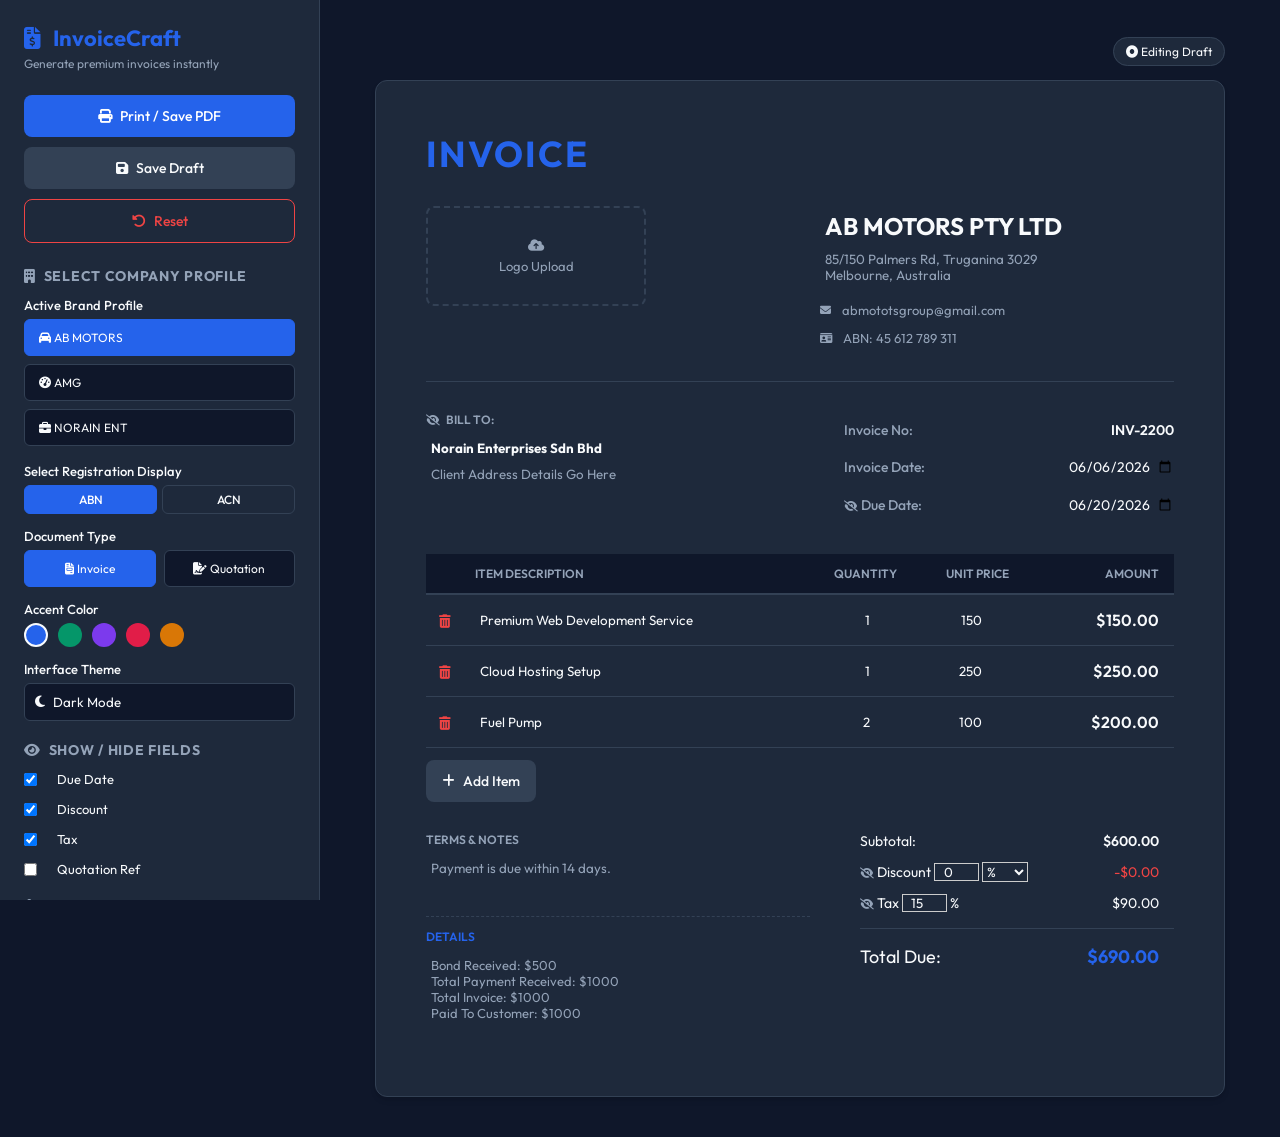
==== index.html @ 7e12b13f "Initial Commit" ====
<!DOCTYPE html>
<html lang="en" data-theme="dark">
<head>
    <meta charset="UTF-8">
    <meta name="viewport" content="width=device-width, initial-scale=1.0">
    <title>InvoiceCraft | Premium Invoice Generator</title>
    
    <link rel="manifest" href="manifest.json">
    <meta name="theme-color" content="#2563eb">
    <meta name="apple-mobile-web-app-capable" content="yes">
    <meta name="apple-mobile-web-app-status-bar-style" content="black">

    <link rel="preconnect" href="https://fonts.googleapis.com">
    <link rel="preconnect" href="https://fonts.gstatic.com" crossorigin>
    <link href="https://fonts.googleapis.com/css2?family=Outfit:wght@300;400;500;600;700;800&display=swap" rel="stylesheet">
    <link rel="stylesheet" href="https://cdnjs.cloudflare.com/ajax/libs/font-awesome/6.4.0/css/all.min.css">
    <link rel="stylesheet" href="styles.css">
    <style>
        /* PERFECT PRINT CLEANING CONSTRAINTS */
        @media print {
            @page {
                margin: 10mm 12mm !important;
            }
            html, body {
                margin: 0 !important;
                padding: 0 !important;
                background: #ffffff !important;
                color: #000000 !important;
            }
            .no-print {
                display: none !important;
            }
            .workspace {
                padding: 0 !important;
                margin: 0 !important;
                box-shadow: none !important;
                background: transparent !important;
            }
            .invoice-sheet {
                box-shadow: none !important;
                padding: 0 !important;
                margin: 0 !important;
                border: none !important;
                width: 100% !important;
                max-width: 100% !important;
                background: #ffffff !important;
            }
            input, textarea, select {
                border: none !important;
                background: transparent !important;
                padding: 0 !important;
                outline: none !important;
                box-shadow: none !important;
                -webkit-appearance: none !important;
                -moz-appearance: none !important;
                appearance: none !important;
            }
            input[type="date"]::-webkit-calendar-picker-indicator {
                display: none !important;
                -webkit-appearance: none !important;
            }
            .stamp-uploader-zone {
                border: none !important;
                background: transparent !important;
            }
            .stamp-upload-placeholder {
                display: none !important;
            }
        }

        /* GRID-TABLE META ALIGNMENT ENGINE */
        .meta-table-wrapper {
            float: right !important;
            width: 330px !important;
            margin: 0 !important;
            padding: 0 !important;
        }

        .meta-layout-table {
            width: 100% !important;
            border-collapse: collapse !important;
            margin: 0 !important;
            padding: 0 !important;
            border: none !important;
        }

        .meta-layout-table td {
            padding: 5px 0px !important;
            vertical-align: middle !important;
            border: none !important;
            background: transparent !important;
        }

        .meta-layout-table .lbl-cell {
            text-align: left !important;
            font-size: 14px !important;
            color: var(--text-muted);
            font-weight: 500 !important;
            white-space: nowrap !important;
        }

        .meta-layout-table .val-cell {
            text-align: right !important;
            width: 170px !important;
        }

        .meta-layout-table .invoice-input {
            width: 100% !important;
            max-width: 170px !important;
            text-align: right !important;
            padding: 4px 0px !important;
            margin: 0 !important;
            background: transparent !important;
            border: none !important;
            box-sizing: border-box !important;
            font-size: 14px !important;
        }

        .meta-layout-table input[type="date"] {
            text-align: right !important;
            direction: rtl !important;
        }

        .meta-layout-table input[type="date"]::-webkit-calendar-picker-indicator {
            cursor: pointer;
            margin-left: 5px !important;
        }

        /* INVOICE LINE ITEMS CELL FLUSH */
        .invoice-table {
            width: 100% !important;
            border-collapse: collapse !important;
            table-layout: fixed !important;
        }

        .invoice-table th.text-right, 
        .invoice-table td.text-right,
        .invoice-table .item-qty,
        .invoice-table .item-price,
        .invoice-table .item-amount {
            text-align: right !important;
            padding-right: 15px !important;
        }

        .invoice-table .item-qty,
        .invoice-table .item-price {
            width: 100% !important;
            box-sizing: border-box !important;
            background: transparent !important;
            border: none !important;
        }

        .force-hidden {
            display: none !important;
        }

        /* CUSTOM OPTIONAL PICKER FOR ABN/ACN */
        .number-type-picker {
            display: flex;
            gap: 5px;
            margin-top: 5px;
        }
        .num-btn {
            flex: 1;
            padding: 6px;
            background: var(--bg-surface);
            border: 1px solid var(--border-color);
            border-radius: 6px;
            color: var(--text-main);
            cursor: pointer;
            font-size: 12px;
            font-weight: 500;
            text-align: center;
            transition: all 0.2s ease;
        }
        .num-btn.active {
            background: var(--primary);
            color: #ffffff;
            border-color: var(--primary);
        }

        /* REAL IMAGE STAMP & SIGNATURE UPLOADER STYLES */
        .stamp-signature-container {
            display: flex;
            justify-content: flex-end;
            margin-top: 25px;
            padding-right: 15px;
        }
        .stamp-uploader-zone {
            width: 220px;
            height: 100px;
            border: 1px dashed var(--border-color);
            border-radius: 8px;
            background: rgba(var(--primary-rgb), 0.02);
            position: relative;
            cursor: pointer;
            display: flex;
            align-items: center;
            justify-content: center;
            transition: all 0.2s ease;
            overflow: hidden;
        }
        .stamp-uploader-zone:hover {
            border-color: var(--primary);
            background: rgba(var(--primary-rgb), 0.05);
        }
        .stamp-upload-placeholder {
            display: flex;
            flex-direction: column;
            align-items: center;
            gap: 6px;
            color: var(--text-muted);
            font-size: 12px;
            font-weight: 500;
            text-align: center;
        }
        .stamp-upload-placeholder i {
            font-size: 18px;
            color: var(--primary);
        }
        .stamp-preview-wrapper {
            width: 100%;
            height: 100%;
            display: none;
            position: relative;
            align-items: center;
            justify-content: center;
            padding: 5px;
        }
        .stamp-preview-wrapper.visible {
            display: flex;
        }
        .stamp-preview-wrapper img {
            max-width: 100%;
            max-height: 100%;
            object-fit: contain;
        }
        .btn-remove-stamp {
            position: absolute;
            top: 5px;
            right: 5px;
            width: 20px;
            height: 20px;
            background: #ef4444;
            color: #ffffff;
            border: none;
            border-radius: 50%;
            display: flex;
            align-items: center;
            justify-content: center;
            cursor: pointer;
            font-size: 10px;
            opacity: 0;
            transition: opacity 0.2s ease;
            box-shadow: 0 2px 4px rgba(0,0,0,0.2);
        }
        .stamp-uploader-zone:hover .btn-remove-stamp {
            opacity: 1;
        }

        /* SYSTEM GENERATED FOOTER STYLING */
        .system-footer-container {
            margin-top: 50px;
            text-align: center;
            border-top: 1px solid var(--border-color);
            padding-top: 15px;
        }
        .system-footer-text {
            font-size: 12px;
            color: var(--text-muted);
            font-style: italic;
            letter-spacing: 0.3px;
        }
    </style>
</head>
<body>
    <div class="app-container">
        <aside class="sidebar no-print" id="sidebar">
            <div class="sidebar-header">
                <div class="logo-text">
                    <i class="fa-solid fa-file-invoice-dollar"></i>
                    <span>InvoiceCraft</span>
                </div>
                <p class="tagline">Generate premium invoices instantly</p>
            </div>

            <div class="action-buttons">
                <button id="btn-print" class="btn btn-primary btn-block">
                    <i class="fa-solid fa-print"></i> Print / Save PDF
                </button>
                <button id="btn-save" class="btn btn-secondary">
                    <i class="fa-solid fa-floppy-disk"></i> Save Draft
                </button>
                <button id="btn-reset" class="btn btn-danger-outline">
                    <i class="fa-solid fa-rotate-left"></i> Reset
                </button>
            </div>
            <div class="sidebar-sections">
                <div class="sidebar-section">
                    <h3><i class="fa-solid fa-building"></i> Select Company Profile</h3>
                    <div class="section-content">
                        <div class="form-group">
                            <label>Active Brand Profile</label>
                            <div class="template-picker" style="display: flex; flex-direction: column; gap: 8px;">
                                <button class="tpl-btn active" data-company="ab_motors" style="width: 100%; text-align: left; padding: 10px 14px;"><i class="fa-solid fa-car"></i> AB MOTORS</button>
                                <button class="tpl-btn" data-company="amg" style="width: 100%; text-align: left; padding: 10px 14px;"><i class="fa-solid fa-gauge-high"></i> AMG</button>
                                <button class="tpl-btn" data-company="norain_ent" style="width: 100%; text-align: left; padding: 10px 14px;"><i class="fa-solid fa-briefcase"></i> NORAIN ENT</button>
                            </div>
                        </div>

                        <div class="form-group" id="sidebar-abn-acn-toggle-zone">
                            <label>Select Registration Display</label>
                            <div class="number-type-picker">
                                <button class="num-btn active" data-regtype="abn" id="btn-reg-abn">ABN</button>
                                <button class="num-btn" data-regtype="acn" id="btn-reg-acn">ACN</button>
                            </div>
                        </div>

                        <div class="form-group">
                            <label>Document Type</label>
                            <div class="document-type-picker">
                                <button class="doc-btn active" data-doctype="invoice" id="btn-doc-invoice"><i class="fa-solid fa-file-invoice"></i> Invoice</button>
                                <button class="doc-btn" data-doctype="quotation" id="btn-doc-quotation"><i class="fa-solid fa-file-signature"></i> Quotation</button>
                            </div>
                        </div>
                        <div class="form-group">
                            <label>Accent Color</label>
                            <div class="color-picker">
                                <span class="color-dot active" data-color="blue" style="background: #2563eb;"></span>
                                <span class="color-dot" data-color="emerald" style="background: #059669;"></span>
                                <span class="color-dot" data-color="violet" style="background: #7c3aed;"></span>
                                <span class="color-dot" data-color="rose" style="background: #e11d48;"></span>
                                <span class="color-dot" data-color="amber" style="background: #d97706;"></span>
                            </div>
                        </div>
                        <div class="form-group theme-toggle-container">
                            <label>Interface Theme</label>
                            <button id="theme-toggle" class="btn-theme-toggle">
                                <i class="fa-solid fa-moon"></i> <span>Dark Mode</span>
                            </button>
                        </div>
                    </div>
                </div>

                <div class="sidebar-section">
                    <h3><i class="fa-solid fa-eye"></i> Show / Hide Fields</h3>
                    <div class="section-content">
                        <div class="toggle-group">
                            <label class="switch-container">
                                <input type="checkbox" id="toggle-due-date" checked>
                                <span class="switch-slider"></span>
                                <span class="switch-label">Due Date</span>
                            </label>
                        </div>
                        <div class="toggle-group">
                            <label class="switch-container">
                                <input type="checkbox" id="toggle-discount" checked>
                                <span class="switch-slider"></span>
                                <span class="switch-label">Discount</span>
                            </label>
                        </div>
                        <div class="toggle-group">
                            <label class="switch-container">
                                <input type="checkbox" id="toggle-tax" checked>
                                <span class="switch-slider"></span>
                                <span class="switch-label">Tax</span>
                            </label>
                        </div>
                        <div class="toggle-group">
                            <label class="switch-container">
                                <input type="checkbox" id="toggle-ref-quotation">
                                <span class="switch-slider"></span>
                                <span class="switch-label">Quotation Ref</span>
                            </label>
                        </div>
                    </div>
                </div>

                <div class="sidebar-section">
                    <h3><i class="fa-solid fa-sliders"></i> Calculations</h3>
                    <div class="section-content">
                        <div class="form-group">
                            <label for="settings-currency">Currency Symbol</label>
                            <select id="settings-currency" class="form-select">
                                <option value="USD">$ (USD)</option>
                                <option value="AUD">$ (AUD)</option>
                                <option value="BND">$ (BND)</option>
                                <option value="PKR">Rs (PKR)</option>
                                <option value="EUR">€ (EUR)</option>
                                <option value="GBP">£ (GBP)</option>
                                <option value="INR">₹ (INR)</option>
                                <option value="AED">AED</option>
                            </select>
                        </div>
                        <div class="form-group">
                            <label for="settings-tax">Default Tax (%)</label>
                            <input type="number" id="settings-tax" class="form-control" value="15" min="0" max="100" step="0.5">
                        </div>
                        <div class="form-group">
                            <label for="settings-discount">Default Discount (%)</label>
                            <input type="number" id="settings-discount" class="form-control" value="0" min="0" max="100" step="0.5">
                        </div>
                    </div>
                </div>
            </div>
            <div class="sidebar-footer"><p>Created with Antigravity</p></div>
        </aside>
        <main class="workspace">
            <div class="workspace-header no-print">
                <div class="view-status">
                    <span class="badge" id="status-badge"><i class="fa-solid fa-circle-dot"></i> Editing Draft</span>
                </div>
            </div>

            <div class="invoice-sheet template-modern" id="invoice-sheet">
                <div class="doc-header-row">
                    <h1 id="document-title">INVOICE</h1>
                </div>

                <div class="invoice-header-grid">
                    <div class="brand-container">
                        <div class="logo-uploader" id="logo-uploader-zone">
                            <input type="file" id="logo-file-input" accept="image/*" class="file-input-hidden no-print">
                            <div class="upload-placeholder no-print" id="upload-placeholder">
                                <i class="fa-solid fa-cloud-arrow-up"></i>
                                <span>Logo Upload</span>
                            </div>
                            <div class="logo-preview-wrapper" id="logo-preview-wrapper">
                                <img src="" alt="Company Logo" id="logo-preview">
                                <button type="button" class="btn-remove-logo no-print" id="btn-remove-logo"><i class="fa-solid fa-xmark"></i></button>
                            </div>
                        </div>
                    </div>

                    <div class="company-details">
                        <input type="text" id="company-name" class="invoice-input font-bold size-lg" value="AB MOTORS PTY LTD">
                        <textarea id="company-address" class="invoice-textarea" rows="2">85/150 Palmers Rd, Truganina 3029&#10;Melbourne, Australia</textarea>
                        
                        <div class="company-metadata-block" style="margin-top: 5px; display: flex; flex-direction: column; gap: 2px;">
                            <div id="email-row-container" style="display: flex; align-items: center; gap: 6px;">
                                <i class="fa-solid fa-envelope no-print" style="font-size: 11px; color: var(--text-muted);"></i>
                                <input type="text" id="company-email" class="invoice-input" value="abmototsgroup@gmail.com" style="text-align: left !important; font-size: 13px; color: var(--text-muted); width: 100%;">
                            </div>
                            
                            <div id="abn-row-container" style="display: flex; align-items: center; gap: 6px;">
                                <i class="fa-solid fa-id-card no-print" style="font-size: 11px; color: var(--text-muted);"></i>
                                <input type="text" id="company-abn" class="invoice-input" value="ABN: 45 612 789 311" style="text-align: left !important; font-size: 13px; color: var(--text-muted); width: 100%;">
                            </div>
                        </div>
                    </div>
                </div>

                <div class="divider"></div>

                <div class="invoice-meta-grid">
                    <div class="bill-to-section">
                        <div class="section-title" style="display: flex; align-items: center; gap: 6px;">
                            <button type="button" class="btn-field-toggle no-print" onclick="toggleField('clientAddress')">
                                <i class="fa-solid fa-eye-slash"></i>
                            </button>
                            <span>Bill To:</span>
                        </div>
                        <input type="text" id="client-name" class="invoice-input font-bold" value="Norain Enterprises Sdn Bhd">
                        <div id="meta-row-client-address">
                            <textarea id="client-address" class="invoice-textarea" rows="3">Client Address Details Go Here</textarea>
                        </div>
                    </div>

                    <div class="meta-table-wrapper">
                        <table class="meta-layout-table">
                            <tr id="meta-row-inv-num">
                                <td class="lbl-cell"><span id="label-doc-no">Invoice No:</span></td>
                                <td class="val-cell"><input type="text" id="invoice-number" class="invoice-input font-semibold" value="INV-2200"></td>
                            </tr>
                            <tr id="meta-row-inv-date">
                                <td class="lbl-cell"><span id="label-doc-date">Invoice Date:</span></td>
                                <td class="val-cell"><input type="date" id="invoice-date" class="invoice-input"></td>
                            </tr>
                            <tr id="meta-row-ref-quotation" class="force-hidden">
                                <td class="lbl-cell">
                                    <button type="button" class="btn-field-toggle no-print" onclick="toggleField('quotationRef')">
                                        <i class="fa-solid fa-eye-slash"></i>
                                    </button>
                                    <span>Ref Quotation:</span>
                                </td>
                                <td class="val-cell"><input type="text" id="invoice-ref-quotation" class="invoice-input" placeholder="QUO-12345" value=""></td>
                            </tr>
                            <tr id="meta-row-due-date">
                                <td class="lbl-cell">
                                    <button type="button" class="btn-field-toggle no-print" onclick="toggleField('dueDate')">
                                        <i class="fa-solid fa-eye-slash"></i>
                                    </button>
                                    <span id="label-doc-due">Due Date:</span>
                                </td>
                                <td class="val-cell"><input type="date" id="invoice-due-date" class="invoice-input"></td>
                            </tr>
                        </table>
                    </div>
                </div>
                <div class="invoice-table-container">
                    <table class="invoice-table" id="items-table">
                        <thead>
                            <tr>
                                <th width="5%" class="text-center no-print"></th>
                                <th width="45%">Item Description</th>
                                <th width="15%" class="text-right" style="padding-right:15px;">Quantity</th>
                                <th width="15%" class="text-right" style="padding-right:15px;">Unit Price</th>
                                <th width="20%" class="text-right" style="padding-right:15px;">Amount</th>
                            </tr>
                        </thead>
                        <tbody id="invoice-items-body"></tbody>
                    </table>
                    <div class="table-actions no-print">
                        <button type="button" class="btn btn-secondary btn-sm" id="btn-add-item"><i class="fa-solid fa-plus"></i> Add Item</button>
                    </div>
                </div>

                <div class="invoice-summary-grid">
                    <div class="notes-section" style="display: flex; flex-direction: column; gap: 15px;">
                        <div>
                            <div class="section-title">Terms & Notes</div>
                            <textarea id="invoice-notes" class="invoice-textarea" rows="2">Payment is due within 14 days.</textarea>
                        </div>
                        
                        <div class="bank-details-block" style="border-top: 1px dashed var(--border-color); padding-top: 12px;">
                            <div class="section-title" id="details-block-heading" style="color: var(--primary);">Details</div>
                            <textarea id="invoice-bank" class="invoice-textarea" rows="5" style="font-size: 13px;">Bond Received: $500&#10;Total Payment Received: $1000&#10;Total Invoice: $1000&#10;Paid To Customer: $1000</textarea>
                        </div>
                    </div>

                    <div class="totals-section">
                        <div class="totals-row">
                            <span>Subtotal:</span>
                            <span id="summary-subtotal" class="font-semibold" style="padding-right:15px;">$0.00</span>
                        </div>
                        <div class="totals-row edit-row" id="totals-row-discount">
                            <div class="discount-config">
                                <button type="button" class="btn-field-toggle no-print" onclick="toggleField('discount')"><i class="fa-solid fa-eye-slash"></i></button>
                                <span>Discount</span>
                                <input type="number" id="invoice-discount-val" value="0" style="width:45px; color:inherit; background:transparent; border:1px solid #ccc; text-align:center;">
                                <select id="invoice-discount-type" style="color:inherit; background:transparent; border:1px solid #ccc;">
                                    <option value="percent">%</option>
                                    <option value="flat">Flat</option>
                                </select>
                            </div>
                            <span id="summary-discount" class="text-danger" style="padding-right:15px;">-$0.00</span>
                        </div>
                        <div class="totals-row edit-row" id="totals-row-tax">
                            <div class="tax-config">
                                <button type="button" class="btn-field-toggle no-print" onclick="toggleField('tax')"><i class="fa-solid fa-eye-slash"></i></button>
                                <span>Tax</span>
                                <input type="number" id="invoice-tax-val" value="15" style="width:45px; color:inherit; background:transparent; border:1px solid #ccc; text-align:center;"> %
                            </div>
                            <span id="summary-tax" style="padding-right:15px;">$0.00</span>
                        </div>
                        <div class="totals-row divider-row"></div>
                        <div class="totals-row grand-total-row">
                            <span>Total Due:</span>
                            <span id="summary-total" class="font-bold text-primary" style="padding-right:15px;">$0.00</span>
                        </div>

                        <div class="stamp-signature-container" id="stamp-signature-block">
                            <div class="stamp-uploader-zone" id="stamp-uploader-zone">
                                <input type="file" id="stamp-file-input" accept="image/*" class="file-input-hidden no-print" style="display:none;">
                                <div class="stamp-upload-placeholder" id="stamp-upload-placeholder">
                                    <i class="fa-solid fa-signature"></i>
                                    <span>Add Stamp & Sign</span>
                                </div>
                                <div class="stamp-preview-wrapper" id="stamp-preview-wrapper">
                                    <img src="" alt="Authorized Stamp & Sign" id="stamp-preview">
                                    <button type="button" class="btn-remove-stamp no-print" id="btn-remove-stamp"><i class="fa-solid fa-xmark"></i></button>
                                </div>
                            </div>
                        </div>
                    </div>
                </div>

                <div class="system-footer-container" id="system-generated-footer-zone">
                    <p class="system-footer-text">This is a system-generated document. No physical signature or stamp is required unless specified.</p>
                </div>
            </div>
        </main>
    </div>
    <script>
        document.addEventListener('DOMContentLoaded', function() {
            const currencyMap = { USD: '$', AUD: '$', BND: '$', PKR: 'Rs ', EUR: '€', GBP: '£', INR: '₹', AED: 'AED ' };
            let currentCurrency = '$';
            let activeRegType = 'abn'; 
            let currentActiveCompany = 'ab_motors';

            // DATABASE PROFILES WITH SPECIFIED ADRESS MATRICES
            const companyProfiles = {
                ab_motors: {
                    name: "AB MOTORS PTY LTD",
                    address: "85/150 Palmers Rd, Truganina 3029\nMelbourne, Australia",
                    email: "abmototsgroup@gmail.com",
                    abn: "ABN: 45 612 789 311",
                    acn: "ACN: 612 789 311",
                    heading: "Details",
                    details: "Bond Received: $500\nTotal Payment Received: $1000\nTotal Invoice: $1000\nPaid To Customer: $1000",
                    showStamp: false,
                    showFooter: false,
                    showEmail: true
                },
                amg: {
                    name: "AMG PERFORMANCE GROUPS",
                    address: "85/150 Palmers Rd, Truganina 3029\nMelbourne, Australia",
                    email: "amgrentalsvic@gmail.com",
                    abn: "ABN: 88 541 963 002",
                    acn: "ACN: 541 963 002",
                    heading: "Details",
                    details: "Bond Received: $500\nTotal Payment Received: $1000\nTotal Invoice: $1000\nPaid To Customer: $1000",
                    showStamp: false,
                    showFooter: false,
                    showEmail: true
                },
                norain_ent: {
                    name: "NORAIN ENTERPRISES SDN BHD",
                    address: "1ST floor, Unit 39, Berakas, Brunei Darussalam BB1714\nPhone No: +6738313726",
                    email: "", 
                    abn: "", 
                    acn: "",
                    heading: "Bank Details",
                    details: "Bank Name: Baiduri Bank\nAccount Title: Syed Fuzail Mujahid\nAccount No: 0900740448912",
                    showStamp: true, 
                    showFooter: true,
                    showEmail: false
                }
            };

            const toggleDueDate = document.getElementById('toggle-due-date');
            const toggleDiscount = document.getElementById('toggle-discount');
            const toggleTax = document.getElementById('toggle-tax');
            const toggleRefQuotation = document.getElementById('toggle-ref-quotation');

            const rowDueDate = document.getElementById('meta-row-due-date');
            const rowDiscount = document.getElementById('totals-row-discount');
            const rowTax = document.getElementById('totals-row-tax');
            const rowRefQuotation = document.getElementById('meta-row-ref-quotation');

            const itemsBody = document.getElementById('invoice-items-body');
            const btnAddItem = document.getElementById('btn-add-item');

            toggleDueDate.addEventListener('change', function() { 
                if(this.checked) { rowDueDate.classList.remove('force-hidden'); }
                else { rowDueDate.classList.add('force-hidden'); }
            });
            toggleDiscount.addEventListener('change', function() { rowDiscount.style.display = this.checked ? 'flex' : 'none'; calculateTotals(); });
            toggleTax.addEventListener('change', function() { rowTax.style.display = this.checked ? 'flex' : 'none'; calculateTotals(); });
            toggleRefQuotation.addEventListener('change', function() { 
                if(this.checked) { rowRefQuotation.classList.remove('force-hidden'); }
                else { rowRefQuotation.classList.add('force-hidden'); }
            });

            window.toggleField = function(fieldType) {
                if (fieldType === 'dueDate') { toggleDueDate.checked = false; rowDueDate.classList.add('force-hidden'); }
                else if (fieldType === 'discount') { toggleDiscount.checked = false; rowDiscount.style.display = 'none'; calculateTotals(); }
                else if (fieldType === 'tax') { toggleTax.checked = false; rowTax.style.display = 'none'; calculateTotals(); }
                else if (fieldType === 'quotationRef') { toggleRefQuotation.checked = false; rowRefQuotation.classList.add('force-hidden'); }
                else if (fieldType === 'clientAddress') {
                    const addrRow = document.getElementById('meta-row-client-address');
                    addrRow.style.display = addrRow.style.display === 'none' ? 'block' : 'none';
                }
            };

            const themeToggleBtn = document.getElementById('theme-toggle');
            themeToggleBtn.addEventListener('click', function() {
                const currentTheme = document.documentElement.getAttribute('data-theme');
                const newTheme = currentTheme === 'light' ? 'dark' : 'light';
                document.documentElement.setAttribute('data-theme', newTheme);
                if(newTheme === 'light') {
                    document.body.style.background = "#f8fafc"; document.body.style.color = "#0f172a";
                } else {
                    document.body.style.background = "#0f172a"; document.body.style.color = "#f8fafc";
                }
                themeToggleBtn.querySelector('i').className = newTheme === 'dark' ? 'fa-solid fa-moon' : 'fa-solid fa-sun';
                themeToggleBtn.querySelector('span').innerText = newTheme === 'dark' ? 'Dark Mode' : 'Light Mode';
            });

            const btnInvoice = document.getElementById('btn-doc-invoice');
            const btnQuotation = document.getElementById('btn-doc-quotation');
            const docTitle = document.getElementById('document-title');
            const docNoLabel = document.getElementById('label-doc-no');
            const docDateLabel = document.getElementById('label-doc-date');

            btnInvoice.addEventListener('click', function() {
                btnInvoice.classList.add('active'); btnQuotation.classList.remove('active');
                docTitle.innerText = "INVOICE"; docNoLabel.innerText = "Invoice No:"; docDateLabel.innerText = "Invoice Date:";
            });
            btnQuotation.addEventListener('click', function() {
                btnQuotation.classList.add('active'); btnInvoice.classList.remove('active');
                docTitle.innerText = "QUOTATION"; docNoLabel.innerText = "Quotation No:"; docDateLabel.innerText = "Quotation Date:";
            });

            document.querySelectorAll('.color-dot').forEach(dot => {
                dot.addEventListener('click', function() {
                    document.querySelectorAll('.color-dot').forEach(d => d.classList.remove('active'));
                    this.classList.add('active');
                    const colorsMap = { blue: '#2563eb', emerald: '#059669', violet: '#7c3aed', rose: '#e11d48', amber: '#d97706' };
                    document.documentElement.style.setProperty('--primary', colorsMap[this.getAttribute('data-color')]);
                });
            });

            function refreshCompanyMetaDisplay() {
                const profile = companyProfiles[currentActiveCompany];
                if(!profile) return;

                document.getElementById('company-name').value = profile.name;
                document.getElementById('company-address').value = profile.address;
                
                if(profile.showEmail) {
                    document.getElementById('email-row-container').style.display = 'flex';
                    document.getElementById('company-email').value = profile.email;
                } else {
                    document.getElementById('email-row-container').style.display = 'none';
                    document.getElementById('company-email').value = "";
                }
                
                document.getElementById('details-block-heading').innerText = profile.heading;
                document.getElementById('invoice-bank').value = profile.details;

                document.getElementById('stamp-signature-block').style.display = profile.showStamp ? 'flex' : 'none';
                document.getElementById('system-generated-footer-zone').style.display = profile.showFooter ? 'block' : 'none';

                if(currentActiveCompany === 'norain_ent') {
                    document.getElementById('sidebar-abn-acn-toggle-zone').style.display = 'none'; 
                    document.getElementById('company-abn').value = "";
                    document.getElementById('abn-row-container').style.display = 'none'; 
                } else {
                    document.getElementById('sidebar-abn-acn-toggle-zone').style.display = 'block'; 
                    document.getElementById('abn-row-container').style.display = 'flex';
                    
                    if(activeRegType === 'abn') {
                        document.getElementById('company-abn').value = profile.abn;
                    } else {
                        document.getElementById('company-abn').value = profile.acn;
                    }
                }
            }

            document.querySelectorAll('.tpl-btn').forEach(btn => {
                btn.addEventListener('click', function() {
                    document.querySelectorAll('.tpl-btn').forEach(b => b.classList.remove('active'));
                    this.classList.add('active');
                    
                    currentActiveCompany = this.getAttribute('data-company');
                    refreshCompanyMetaDisplay();
                });
            });

            document.querySelectorAll('.num-btn').forEach(btn => {
                btn.addEventListener('click', function() {
                    document.querySelectorAll('.num-btn').forEach(b => b.classList.remove('active'));
                    this.classList.add('active');
                    
                    activeRegType = this.getAttribute('data-regtype');
                    refreshCompanyMetaDisplay();
                });
            });

            function createItemRow(desc = "", qty = 1, price = 0) {
                const tr = document.createElement('tr');
                tr.innerHTML = `
                    <td class="text-center no-print"><button type="button" class="btn-delete-item" style="background:none; border:none; color:#ef4444; cursor:pointer;"><i class="fa-solid fa-trash-can"></i></button></td>
                    <td><input type="text" class="invoice-input" value="${desc}" style="width:100%;"></td>
                    <td><input type="number" class="invoice-input item-qty" value="${qty}"></td>
                    <td><input type="number" class="invoice-input item-price" value="${price}"></td>
                    <td class="font-semibold item-amount" style="text-align:right; padding-right:15px;">${currentCurrency}0.00</td>
                `;
                tr.querySelector('.item-qty').addEventListener('input', calculateTotals);
                tr.querySelector('.item-price').addEventListener('input', calculateTotals);
                tr.querySelector('.btn-delete-item').addEventListener('click', function() { tr.remove(); calculateTotals(); });
                itemsBody.appendChild(tr); calculateTotals();
            }

            btnAddItem.addEventListener('click', () => createItemRow("", 1, 0));

            function calculateTotals() {
                let subtotal = 0;
                itemsBody.querySelectorAll('tr').forEach(row => {
                    const qty = parseFloat(row.querySelector('.item-qty').value) || 0;
                    const price = parseFloat(row.querySelector('.item-price').value) || 0;
                    const amount = qty * price; subtotal += amount;
                    row.querySelector('.item-amount').innerText = currentCurrency + amount.toFixed(2);
                });
                document.getElementById('summary-subtotal').innerText = currentCurrency + subtotal.toFixed(2);

                let discountVal = parseFloat(document.getElementById('invoice-discount-val').value) || 0, discountAmount = 0;
                if (toggleDiscount.checked) {
                    if (document.getElementById('invoice-discount-type').value === 'percent') { discountAmount = subtotal * (discountVal / 100); }
                    else { discountAmount = discountVal; }
                }
                document.getElementById('summary-discount').innerText = "-" + currentCurrency + discountAmount.toFixed(2);

                let taxPercent = parseFloat(document.getElementById('invoice-tax-val').value) || 0, taxAmount = 0;
                if (toggleTax.checked) { taxAmount = (subtotal - discountAmount) * (taxPercent / 100); }
                document.getElementById('summary-tax').innerText = currentCurrency + taxAmount.toFixed(2);

                let grandTotal = (subtotal - discountAmount) + taxAmount; if (grandTotal < 0) grandTotal = 0;
                document.getElementById('summary-total').innerText = currentCurrency + grandTotal.toFixed(2);
            }

            document.getElementById('settings-currency').addEventListener('change', function() { currentCurrency = currencyMap[this.value] || '$'; calculateTotals(); });
            document.getElementById('settings-tax').addEventListener('input', function() { document.getElementById('invoice-tax-val').value = this.value; calculateTotals(); });
            document.getElementById('invoice-tax-val').addEventListener('input', function() { document.getElementById('settings-tax').value = this.value; calculateTotals(); });
            document.getElementById('settings-discount').addEventListener('input', function() { document.getElementById('invoice-discount-val').value = this.value; calculateTotals(); });
            document.getElementById('invoice-discount-val').addEventListener('input', function() { document.getElementById('settings-discount').value = this.value; calculateTotals(); });

            // LOGO FILE UPLOADER ENGINE
            const fileInput = document.getElementById('logo-file-input');
            document.getElementById('logo-uploader-zone').addEventListener('click', function(e) {
                if (e.target.id !== 'btn-remove-logo' && !e.target.closest('#btn-remove-logo')) {
                    fileInput.click();
                }
            });
            fileInput.addEventListener('change', function() {
                const file = this.files[0];
                if(file) {
                    const reader = new FileReader();
                    reader.onload = function(e) {
                        document.getElementById('logo-preview').src = e.target.result;
                        document.getElementById('upload-placeholder').classList.add('hidden');
                        document.getElementById('logo-preview-wrapper').classList.add('visible');
                    }
                    reader.readAsDataURL(file);
                }
            });
            document.getElementById('btn-remove-logo').addEventListener('click', function(e) {
                e.stopPropagation(); fileInput.value = ""; document.getElementById('logo-preview').src = "";
                document.getElementById('upload-placeholder').classList.remove('hidden'); 
                document.getElementById('logo-preview-wrapper').classList.remove('visible');
            });

            // DYNAMIC STAMP & SIGNATURE FILE UPLOADER LOGIC
            const stampFileInput = document.getElementById('stamp-file-input');
            document.getElementById('stamp-uploader-zone').addEventListener('click', function(e) {
                if (e.target.id !== 'btn-remove-stamp' && !e.target.closest('#btn-remove-stamp')) {
                    stampFileInput.click();
                }
            });
            stampFileInput.addEventListener('change', function() {
                const file = this.files[0];
                if(file) {
                    const reader = new FileReader();
                    reader.onload = function(e) {
                        document.getElementById('stamp-preview').src = e.target.result;
                        document.getElementById('stamp-upload-placeholder').style.display = 'none';
                        document.getElementById('stamp-preview-wrapper').classList.add('visible');
                    }
                    reader.readAsDataURL(file);
                }
            });
            document.getElementById('btn-remove-stamp').addEventListener('click', function(e) {
                e.stopPropagation(); stampFileInput.value = ""; document.getElementById('stamp-preview').src = "";
                document.getElementById('stamp-upload-placeholder').style.display = 'flex'; 
                document.getElementById('stamp-preview-wrapper').classList.remove('visible');
            });

            document.getElementById('btn-print').addEventListener('click', () => window.print());
            document.getElementById('btn-reset').addEventListener('click', function() { itemsBody.innerHTML = ""; createItemRow("Premium Web Development Service", 1, 150); createItemRow("Cloud Hosting Setup", 1, 250); createItemRow("Fuel Pump", 2, 100); });

            document.getElementById('invoice-date').value = "2026-06-06";
            document.getElementById('invoice-due-date').value = "2026-06-20";
            
            createItemRow("Premium Web Development Service", 1, 150);
            createItemRow("Cloud Hosting Setup", 1, 250);
            createItemRow("Fuel Pump", 2, 100);
            
            refreshCompanyMetaDisplay();
        });
    </script>

    <script>
      if ('serviceWorker' in navigator) {
        window.addEventListener('load', () => {
          navigator.serviceWorker.register('./sw.js')
            .then(reg => console.log('InvoiceCraft Service Worker Active & Registered!'))
            .catch(err => console.log('PWA Service Worker Error:', err));
        });
      }
    </script>
</body>
</html>
---- styles.css ----
/* ==========================================================================
   1. GLOBAL STYLES & VARIABLES
   ========================================================================== */
:root {
    --primary: #2563eb;
    --primary-hover: #1d4ed8;
    --bg-app: #0f172a;
    --bg-sidebar: #1e293b;
    --bg-card: #1e293b;
    --text-main: #f8fafc;
    --text-muted: #94a3b8;
    --border-color: #334155;
    --input-bg: #0f172a;
    --shadow: 0 4px 6px -1px rgb(0 0 0 / 0.1), 0 2px 4px -2px rgb(0 0 0 / 0.1);
}

html[data-theme="light"] {
    --bg-app: #f8fafc;
    --bg-sidebar: #ffffff;
    --bg-card: #ffffff;
    --text-main: #0f172a;
    --text-muted: #64748b;
    --border-color: #e2e8f0;
    --input-bg: #f1f5f9;
}

* {
    box-sizing: border-box;
    margin: 0;
    padding: 0;
    font-family: 'Outfit', sans-serif;
}

body {
    background-color: var(--bg-app);
    color: var(--text-main);
    transition: background-color 0.3s, color 0.3s;
    overflow-x: hidden;
}

/* ==========================================================================
   2. APP LAYOUT & SIDEBAR
   ========================================================================== */
.app-container {
    display: flex;
    min-height: 100vh;
}

.sidebar {
    width: 320px;
    background-color: var(--bg-sidebar);
    border-right: 1px solid var(--border-color);
    padding: 24px;
    display: flex;
    flex-direction: column;
    gap: 24px;
    height: 100vh;
    position: sticky;
    top: 0;
    overflow-y: auto;
    z-index: 10;
}

.sidebar-header .logo-text {
    display: flex;
    align-items: center;
    gap: 12px;
    font-size: 22px;
    font-weight: 700;
    color: var(--primary);
}

.sidebar-header .tagline {
    font-size: 12px;
    color: var(--text-muted);
    margin-top: 4px;
}

.action-buttons {
    display: flex;
    flex-direction: column;
    gap: 10px;
}

.btn {
    padding: 12px 16px;
    border-radius: 8px;
    border: none;
    font-weight: 500;
    cursor: pointer;
    display: flex;
    align-items: center;
    justify-content: center;
    gap: 8px;
    transition: all 0.2s;
    font-size: 14px;
}

.btn-block { width: 100%; }
.btn-primary { background-color: var(--primary); color: white; }
.btn-primary:hover { background-color: var(--primary-hover); }
.btn-secondary { background-color: var(--border-color); color: var(--text-main); }
.btn-danger-outline { background: transparent; border: 1px solid #ef4444; color: #ef4444; }
.btn-danger-outline:hover { background: #ef4444; color: white; }

.sidebar-sections {
    display: flex;
    flex-direction: column;
    gap: 20px;
}

.sidebar-section h3 {
    font-size: 14px;
    text-transform: uppercase;
    letter-spacing: 0.05em;
    color: var(--text-muted);
    margin-bottom: 12px;
    display: flex;
    align-items: center;
    gap: 8px;
}

.section-content {
    display: flex;
    flex-direction: column;
    gap: 14px;
}

.form-group {
    display: flex;
    flex-direction: column;
    gap: 6px;
}

.form-group label {
    font-size: 13px;
    font-weight: 500;
}

.form-control, .form-select {
    padding: 10px;
    background-color: var(--input-bg);
    border: 1px solid var(--border-color);
    color: var(--text-main);
    border-radius: 6px;
    outline: none;
}

/* Pickers & Toggles */
.document-type-picker, .template-picker {
    display: flex;
    gap: 8px;
}

.doc-btn, .tpl-btn {
    flex: 1;
    padding: 10px;
    background: var(--input-bg);
    border: 1px solid var(--border-color);
    color: var(--text-main);
    border-radius: 6px;
    cursor: pointer;
    font-size: 12px;
}

.doc-btn.active, .tpl-btn.active {
    background-color: var(--primary);
    border-color: var(--primary);
    color: white;
}

.color-picker {
    display: flex;
    gap: 10px;
}

.color-dot {
    width: 24px;
    height: 24px;
    border-radius: 50%;
    cursor: pointer;
    border: 2px solid transparent;
}

.color-dot.active {
    border-color: var(--text-main);
}

.btn-theme-toggle {
    padding: 10px;
    background: var(--input-bg);
    border: 1px solid var(--border-color);
    color: var(--text-main);
    border-radius: 6px;
    cursor: pointer;
    display: flex;
    align-items: center;
    gap: 8px;
}

.switch-container {
    display: flex;
    align-items: center;
    gap: 10px;
    cursor: pointer;
    font-size: 13px;
}

.sidebar-footer {
    margin-top: auto;
    font-size: 11px;
    color: var(--text-muted);
    text-align: center;
}

/* ==========================================================================
   3. WORKSPACE & INVOICE SHEET Layout
   ========================================================================== */
.workspace {
    flex: 1;
    padding: 40px;
    display: flex;
    flex-direction: column;
    align-items: center;
    overflow-y: auto;
}

.workspace-header {
    width: 100%;
    max-width: 850px;
    margin-bottom: 20px;
    display: flex;
    justify-content: flex-end;
}

.badge {
    background: var(--bg-sidebar);
    padding: 6px 12px;
    border-radius: 20px;
    font-size: 12px;
    border: 1px solid var(--border-color);
}

/* The Invoice Paper sheet */
.invoice-sheet {
    width: 100%;
    max-width: 850px;
    background-color: var(--bg-sidebar);
    border: 1px solid var(--border-color);
    border-radius: 12px;
    padding: 50px;
    box-shadow: var(--shadow);
    display: flex;
    flex-direction: column;
}

/* Inputs styling inside the Invoice Paper */
.invoice-input {
    background: transparent;
    border: 1px dashed transparent;
    color: var(--text-main);
    padding: 4px;
    border-radius: 4px;
    outline: none;
    transition: all 0.2s;
}

.invoice-input:hover, .invoice-input:focus {
    border-color: var(--primary);
    background: var(--input-bg);
}

.invoice-textarea {
    background: transparent;
    border: 1px dashed transparent;
    color: var(--text-muted);
    padding: 4px;
    border-radius: 4px;
    resize: none;
    outline: none;
    width: 100%;
}

.invoice-textarea:hover, .invoice-textarea:focus {
    border-color: var(--primary);
    background: var(--input-bg);
}

.font-bold { font-weight: 700; }
.font-semibold { font-weight: 600; }
.size-lg { font-size: 24px; }
.text-right { text-align: right; }
.text-center { text-align: center; }

/* ==========================================================================
   4. INVOICE INTERNAL PANELS & TABLES
   ========================================================================== */
.doc-header-row h1 {
    font-size: 36px;
    letter-spacing: 0.05em;
    color: var(--primary);
}

.invoice-header-grid {
    display: grid;
    grid-template-columns: 1fr 1fr;
    gap: 40px;
    margin-top: 30px;
}

/* Logo Uploader Area Styles */
.logo-uploader {
    border: 2px dashed var(--border-color);
    border-radius: 8px;
    height: 100px;
    width: 220px;
    display: flex;
    align-items: center;
    justify-content: center;
    cursor: pointer;
    position: relative;
    overflow: hidden;
}

.logo-uploader input[type="file"] {
    display: none !important;
}

.upload-placeholder {
    display: flex;
    flex-direction: column;
    align-items: center;
    gap: 6px;
    color: var(--text-muted);
    font-size: 13px;
}

.logo-preview-wrapper {
    display: none;
    width: 100%;
    height: 100%;
    position: relative;
}

.logo-preview-wrapper.visible {
    display: flex;
    align-items: center;
    justify-content: center;
}

#logo-preview {
    max-width: 100%;
    max-height: 100%;
    object-fit: contain;
}

.btn-remove-logo {
    position: absolute;
    top: 4px;
    right: 4px;
    background: rgba(239, 68, 68, 0.9);
    color: white;
    border: none;
    border-radius: 4px;
    width: 20px;
    height: 20px;
    cursor: pointer;
    display: flex;
    align-items: center;
    justify-content: center;
    font-size: 10px;
}

.divider {
    height: 1px;
    background-color: var(--border-color);
    margin: 30px 0;
}

.invoice-meta-grid {
    display: grid;
    grid-template-columns: 1.2fr 0.8fr;
    gap: 40px;
    margin-bottom: 30px;
}

.section-title {
    font-size: 12px;
    text-transform: uppercase;
    color: var(--text-muted);
    margin-bottom: 8px;
    font-weight: 600;
}

.meta-details-section {
    display: flex;
    flex-direction: column;
    gap: 8px;
}

.meta-row {
    display: flex;
    justify-content: space-between;
    align-items: center;
}

.meta-label {
    font-size: 14px;
    color: var(--text-muted);
}

.btn-field-toggle {
    background: none;
    border: none;
    color: var(--text-muted);
    cursor: pointer;
    font-size: 11px;
}
.btn-field-toggle:hover { color: #ef4444; }

/* Table Configuration */
.invoice-table-container {
    margin-bottom: 30px;
}

.invoice-table {
    width: 100%;
    border-collapse: collapse;
}

.invoice-table th {
    background-color: var(--input-bg);
    color: var(--text-muted);
    font-size: 12px;
    text-transform: uppercase;
    padding: 12px;
    text-align: left;
    font-weight: 600;
    border-bottom: 2px solid var(--border-color);
}

.invoice-table td {
    padding: 12px;
    border-bottom: 1px solid var(--border-color);
    vertical-align: middle;
}

.table-actions {
    margin-top: 12px;
}

/* Calculations Bottom Summary Grid */
.invoice-summary-grid {
    display: grid;
    grid-template-columns: 1.1fr 0.9fr;
    gap: 50px;
    margin-top: auto;
}

.totals-section {
    display: flex;
    flex-direction: column;
    gap: 12px;
}

.totals-row {
    display: flex;
    justify-content: space-between;
    align-items: center;
    font-size: 14px;
}

.divider-row {
    height: 1px;
    background-color: var(--border-color);
    margin: 4px 0;
}

.grand-total-row {
    font-size: 18px;
}
.text-primary { color: var(--primary); }
.text-danger { color: #ef4444; }
.hidden { display: none !important; }

/* ==========================================================================
   5. PRINT PAGE OPTIMIZATION (1 PAGE & CHOOSE FILE FIX)
   ========================================================================== */
@media print {
    @page {
        size: A4;
        margin: 10mm 15mm 10mm 15mm !important; /* Fixed outer spacing margins */
    }
    
    html, body {
        background: #ffffff !important;
        color: #000000 !important;
        height: auto !important;
        font-size: 13px !important;
    }

    .app-container, .workspace {
        display: block !important;
        padding: 0 !important;
        margin: 0 !important;
    }

    .invoice-sheet {
        padding: 0 !important;
        margin: 0 !important;
        border: none !important;
        box-shadow: none !important;
        background: transparent !important;
        width: 100% !important;
    }

    /* Target and entirely eliminate buttons or inputs */
    .no-print, 
    input[type="file"], 
    .file-input-hidden, 
    .upload-placeholder {
        display: none !important;
        opacity: 0 !important;
        visibility: hidden !important;
        height: 0 !important;
        width: 0 !important;
    }

    /* Compact spacing configurations */
    .invoice-header-grid {
        margin-bottom: 10px !important;
    }
    
    .divider {
        margin: 10px 0 !important;
    }

    .invoice-meta-grid {
        margin-bottom: 15px !important;
    }

    .invoice-table-container {
        margin-bottom: 15px !important;
    }

    .invoice-table th, .invoice-table td {
        padding: 6px 8px !important; /* Compact table system */
    }

    .invoice-summary-grid {
        margin-top: 10px !important;
    }
}
@media print {
    #meta-row-client-address[style*="display: none"] {
        display: none !important;
    }
}
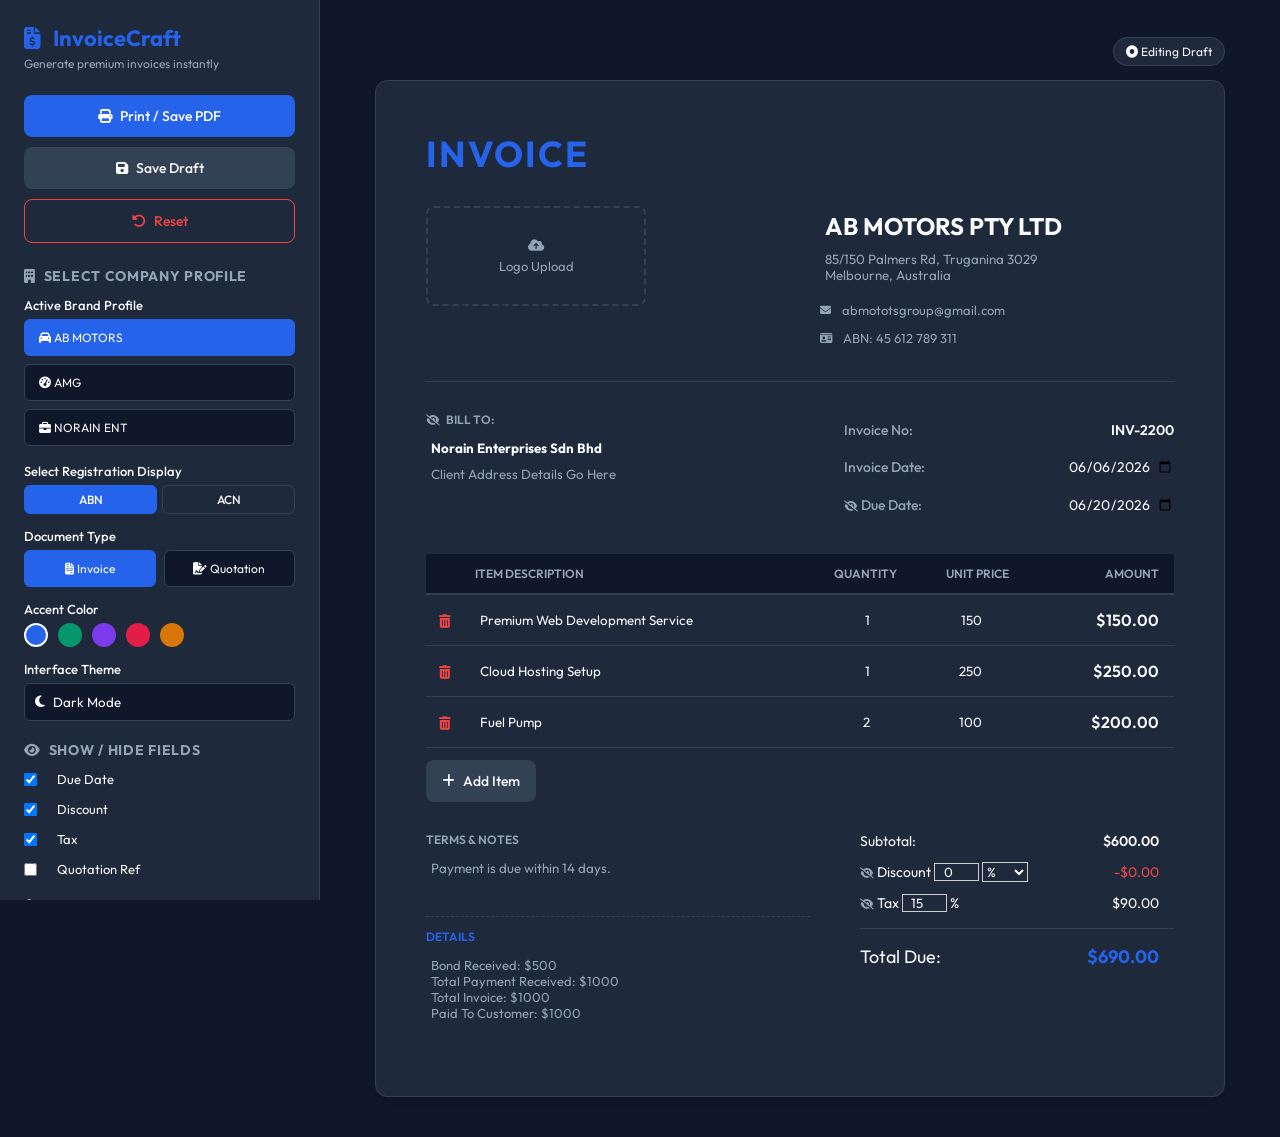
==== commit 884af604: "Update index.html" ====
--- a/index.html
+++ b/index.html
@@ -271,11 +271,69 @@
             font-style: italic;
             letter-spacing: 0.3px;
         }
+        /* Desktop par open button chhupa rahega */
+.open-btn {
+    display: none;
+    padding: 10px 15px;
+    background-color: #2563eb;
+    color: white;
+    border: none;
+    border-radius: 6px;
+    margin: 10px;
+    cursor: pointer;
+    font-size: 16px;
+}
+
+/* Desktop par close button bhi nahi dikhega */
+.toggle-btn {
+    display: none;
+    background: none;
+    border: none;
+    color: #ff4d4d;
+    font-size: 16px;
+    cursor: pointer;
+    padding: 10px;
+    margin-bottom: 15px;
+    width: 100%;
+    text-align: left;
+}
+
+/* 📱 Mobile Screens ke liye khas settings (Media Query) */
+@media (max-width: 768px) {
+    .open-btn {
+        display: block; /* Mobile par open menu button nazar ayenge */
+    }
+    
+    .toggle-btn {
+        display: block; /* Mobile par close menu button nazar ayenge */
+    }
+    
+    /* 🛠️ Sidebar ki mobile styling (Yahan humne .sidebar name set kar diya hai) */
+    .sidebar { 
+        position: fixed;
+        top: 0;
+        left: -100%; /* Shuru mein sidebar screen se bahar (hide) hoga */
+        width: 280px;
+        height: 100vh;
+        background-color: #1e293b; /* Aapki app ka dark color scheme background */
+        z-index: 1000;
+        transition: left 0.3s ease;
+        overflow-y: auto;
+        padding: 20px;
+        box-shadow: 2px 0 10px rgba(0,0,0,0.5);
+    }
+    
+    /* Jab sidebar par active class aaye to wo screen par slide ho kar aa jaye */
+    .sidebar.active {
+        left: 0;
+    }
+}
     </style>
 </head>
 <body>
     <div class="app-container">
         <aside class="sidebar no-print" id="sidebar">
+            <button id="sidebar" class="toggle-btn">✖ Close Menu</button>
             <div class="sidebar-header">
                 <div class="logo-text">
                     <i class="fa-solid fa-file-invoice-dollar"></i>
@@ -283,6 +341,8 @@
                 </div>
                 <p class="tagline">Generate premium invoices instantly</p>
             </div>
+
+            <button id="sidebar" class="open-btn">☰ Open Menu</button>
 
             <div class="action-buttons">
                 <button id="btn-print" class="btn btn-primary btn-block">
@@ -878,6 +938,26 @@
             .catch(err => console.log('PWA Service Worker Error:', err));
         });
       }
+        // ...purana javascript code chal raha hai...
+        // ...aur chalte chalte bilkul end mein aa gaya...
+
+
+        // 🔥 STEP 3 KA CODE YAHAN PASTE KAREIN (Puranay code ke bilkul neechay) 🔥
+        const sidebar = document.querySelector('.sidebar'); 
+        const openBtn = document.getElementById('sidebar-open');
+        const closeBtn = document.getElementById('sidebar-toggle');
+
+        if(openBtn && sidebar) {
+            openBtn.addEventListener('click', () => {
+                sidebar.classList.add('active');
+            });
+        }
+
+        if(closeBtn && sidebar) {
+            closeBtn.addEventListener('click', () => {
+                sidebar.classList.remove('active');
+            });
+        }
     </script>
 </body>
 </html>
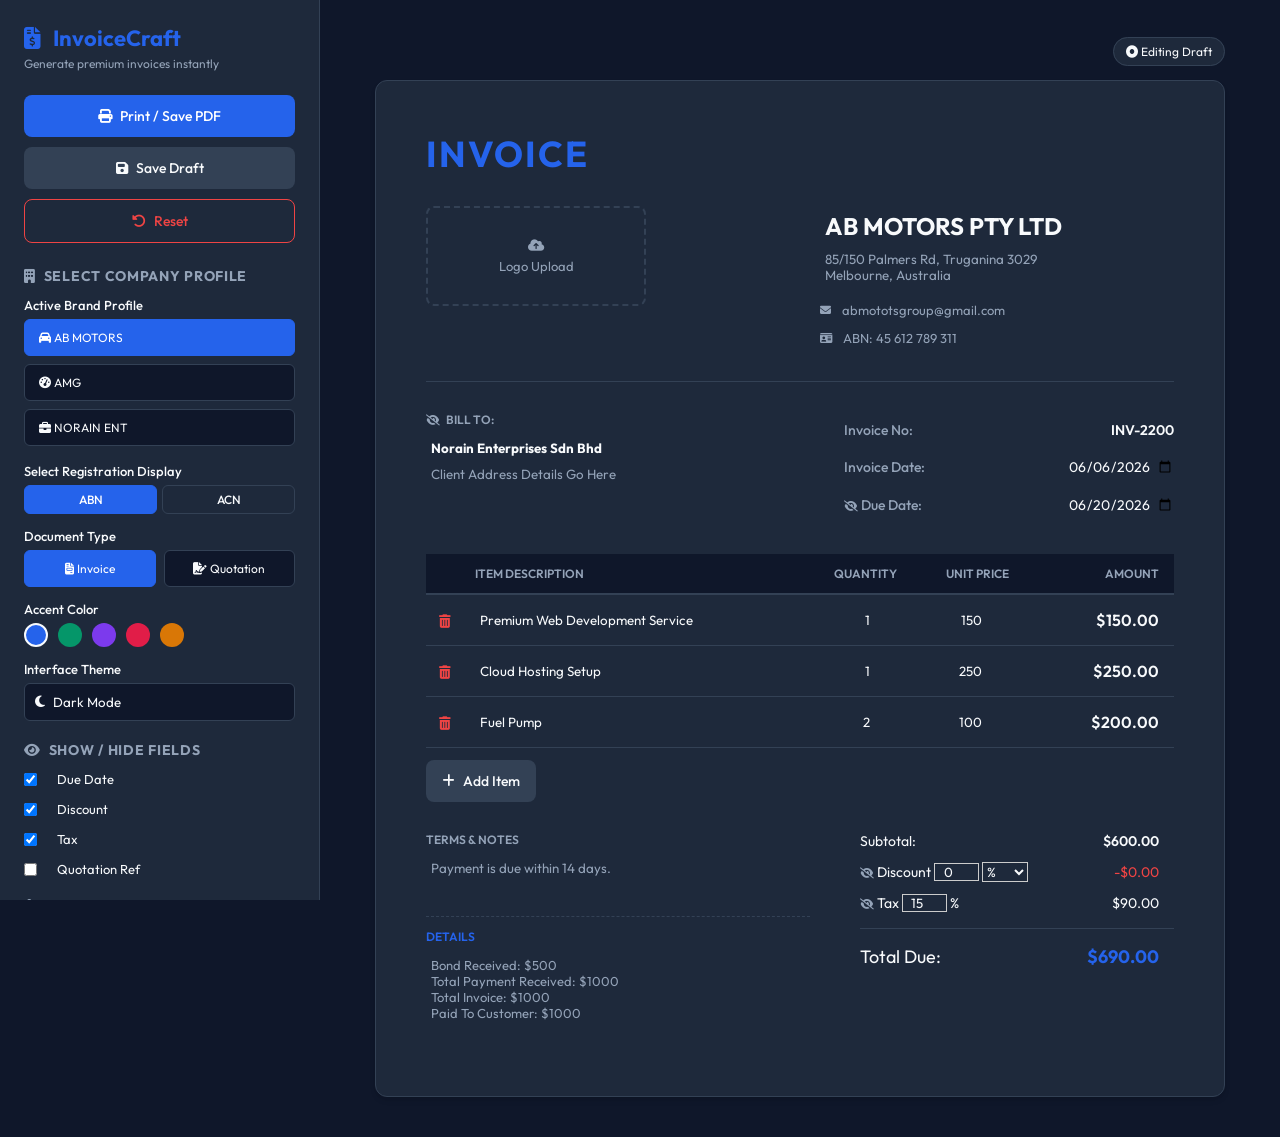
==== commit e98a0736: "Update index.html" ====
--- a/index.html
+++ b/index.html
@@ -299,11 +299,29 @@
 }
 
 /* 📱 Mobile Screens ke liye khas settings (Media Query) */
+/* 1. Yeh normal styling hai (Isko @media se ooper rakhna hai) */
+.open-btn {
+    display: none; /* Desktop par chhupa rahega */
+    position: fixed;
+    top: 15px;
+    left: 15px;
+    background-color: #2563eb; 
+    color: white;
+    border: none;
+    border-radius: 50px; 
+    padding: 12px 20px;
+    font-size: 14px;
+    font-weight: bold;
+    cursor: pointer;
+    z-index: 9999; 
+    box-shadow: 0 4px 10px rgba(0, 0, 0, 0.3);
+}
+
+/* 2. Ab yahan se aapka purana media query shuru hoga */
 @media (max-width: 768px) {
     .open-btn {
-        display: block; /* Mobile par open menu button nazar ayenge */
+        display: block; /* Mobile par yeh button ab nazar aaye ga */
     }
-    
     .toggle-btn {
         display: block; /* Mobile par close menu button nazar ayenge */
     }
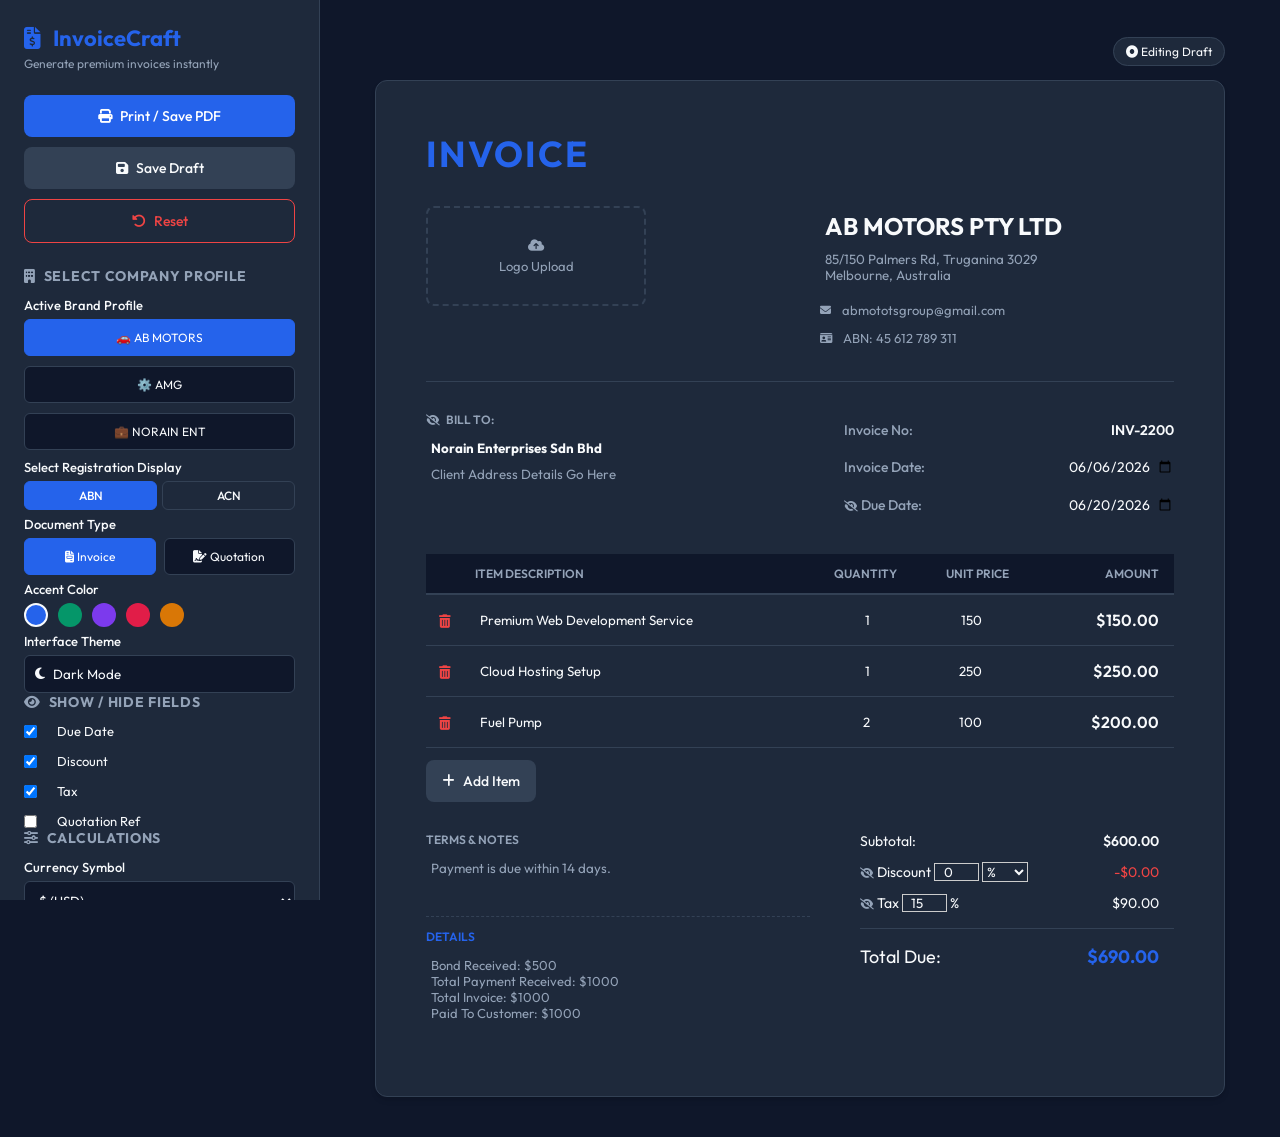
==== commit ebdcc2d0: "Update index.html" ====
--- a/index.html
+++ b/index.html
@@ -380,9 +380,7 @@
                         <div class="form-group">
                             <label>Active Brand Profile</label>
                             <div class="template-picker" style="display: flex; flex-direction: column; gap: 8px;">
-                                <button class="tpl-btn active" data-company="ab_motors" style="width: 100%; text-align: left; padding: 10px 14px;"><i class="fa-solid fa-car"></i> AB MOTORS</button>
-                                <button class="tpl-btn" data-company="amg" style="width: 100%; text-align: left; padding: 10px 14px;"><i class="fa-solid fa-gauge-high"></i> AMG</button>
-                                <button class="tpl-btn" data-company="norain_ent" style="width: 100%; text-align: left; padding: 10px 14px;"><i class="fa-solid fa-briefcase"></i> NORAIN ENT</button>
+                                <div id="company-profiles-container" class="template-picker" style="display: flex; flex-direction: column; gap: 10px;">
                             </div>
                         </div>
 
@@ -975,7 +973,56 @@
             closeBtn.addEventListener('click', () => {
                 sidebar.classList.remove('active');
             });
-        }
+        }// 1. Aapka personal aur khufia data
+const defaultData = [
+    { id: "ab_motors", name: "AB MOTORS", icon: "🚗" },
+    { id: "amg", name: "AMG", icon: "⚙️" },
+    { id: "norain_ent", name: "NORAIN ENT", icon: "💼" }
+];
+
+// 2. Browser memory (LocalStorage) se data uthein
+let myProfiles = localStorage.getItem('invoiceProfiles');
+
+if (!myProfiles) {
+    // Agar aap pehli baar khol rahe hain, to yeh data aapki memory mein hamesha ke liye save ho jaye
+    localStorage.setItem('invoiceProfiles', JSON.stringify(defaultData));
+    myProfiles = defaultData;
+} else {
+    myProfiles = JSON.parse(myProfiles);
+}
+
+// 3. Buttons ko screen par render karne ka logic
+const container = document.getElementById('company-profiles-container');
+if (container) {
+    container.innerHTML = ''; // Pehle khali karein
+    
+    myProfiles.forEach((profile, index) => {
+        const btn = document.createElement('button');
+        
+        // Aapki purani button classes automatic lag jayengi
+        btn.className = index === 0 ? 'tpl-btn active' : 'tpl-btn';
+        btn.setAttribute('data-company', profile.id);
+        btn.style.width = "100%"; // Alignment sahi rakhne ke liye
+        btn.innerHTML = `${profile.icon} ${profile.name}`;
+        
+        // Button click hone par profile change karne ka logic
+        btn.addEventListener('click', function() {
+            // Purane chalne wale active classes ko remove karein
+            document.querySelectorAll('.template-picker .tpl-btn').forEach(b => b.classList.remove('active'));
+            btn.classList.add('active');
+            
+            // 🔥 Agar aapke purane code mein switch karne ka koi function tha (jaise loadCompanyData), to wo yahan aayega:
+            if (typeof switchCompany === "function") {
+                switchCompany(profile.id);
+            } else if (typeof updateInvoiceTemplate === "function") {
+                updateInvoiceTemplate(profile.id);
+            }
+            console.log("Switched to Profile:", profile.name);
+        });
+        
+        container.appendChild(btn);
+    });
+}
     </script>
 </body>
 </html>
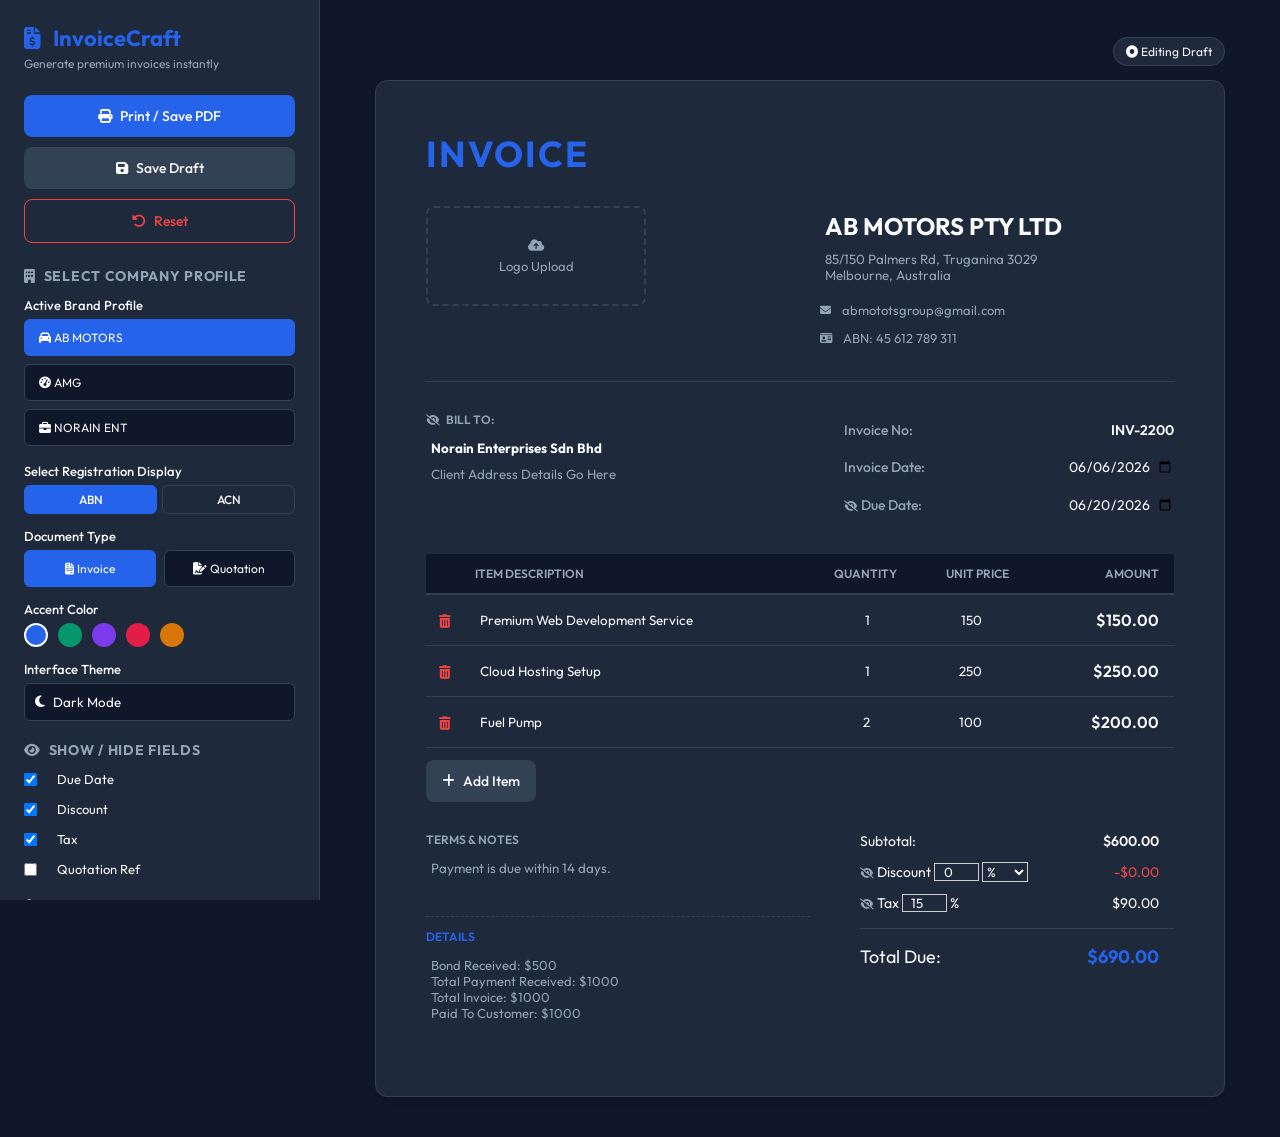
==== commit 1d446cd7: "Update index.html" ====
--- a/index.html
+++ b/index.html
@@ -4,12 +4,6 @@
     <meta charset="UTF-8">
     <meta name="viewport" content="width=device-width, initial-scale=1.0">
     <title>InvoiceCraft | Premium Invoice Generator</title>
-    
-    <link rel="manifest" href="manifest.json">
-    <meta name="theme-color" content="#2563eb">
-    <meta name="apple-mobile-web-app-capable" content="yes">
-    <meta name="apple-mobile-web-app-status-bar-style" content="black">
-
     <link rel="preconnect" href="https://fonts.googleapis.com">
     <link rel="preconnect" href="https://fonts.gstatic.com" crossorigin>
     <link href="https://fonts.googleapis.com/css2?family=Outfit:wght@300;400;500;600;700;800&display=swap" rel="stylesheet">
@@ -82,7 +76,7 @@
             margin: 0 !important;
             padding: 0 !important;
             border: none !important;
-        }
+                }
 
         .meta-layout-table td {
             padding: 5px 0px !important;
@@ -271,87 +265,11 @@
             font-style: italic;
             letter-spacing: 0.3px;
         }
-        /* Desktop par open button chhupa rahega */
-.open-btn {
-    display: none;
-    padding: 10px 15px;
-    background-color: #2563eb;
-    color: white;
-    border: none;
-    border-radius: 6px;
-    margin: 10px;
-    cursor: pointer;
-    font-size: 16px;
-}
-
-/* Desktop par close button bhi nahi dikhega */
-.toggle-btn {
-    display: none;
-    background: none;
-    border: none;
-    color: #ff4d4d;
-    font-size: 16px;
-    cursor: pointer;
-    padding: 10px;
-    margin-bottom: 15px;
-    width: 100%;
-    text-align: left;
-}
-
-/* 📱 Mobile Screens ke liye khas settings (Media Query) */
-/* 1. Yeh normal styling hai (Isko @media se ooper rakhna hai) */
-.open-btn {
-    display: none; /* Desktop par chhupa rahega */
-    position: fixed;
-    top: 15px;
-    left: 15px;
-    background-color: #2563eb; 
-    color: white;
-    border: none;
-    border-radius: 50px; 
-    padding: 12px 20px;
-    font-size: 14px;
-    font-weight: bold;
-    cursor: pointer;
-    z-index: 9999; 
-    box-shadow: 0 4px 10px rgba(0, 0, 0, 0.3);
-}
-
-/* 2. Ab yahan se aapka purana media query shuru hoga */
-@media (max-width: 768px) {
-    .open-btn {
-        display: block; /* Mobile par yeh button ab nazar aaye ga */
-    }
-    .toggle-btn {
-        display: block; /* Mobile par close menu button nazar ayenge */
-    }
-    
-    /* 🛠️ Sidebar ki mobile styling (Yahan humne .sidebar name set kar diya hai) */
-    .sidebar { 
-        position: fixed;
-        top: 0;
-        left: -100%; /* Shuru mein sidebar screen se bahar (hide) hoga */
-        width: 280px;
-        height: 100vh;
-        background-color: #1e293b; /* Aapki app ka dark color scheme background */
-        z-index: 1000;
-        transition: left 0.3s ease;
-        overflow-y: auto;
-        padding: 20px;
-        box-shadow: 2px 0 10px rgba(0,0,0,0.5);
-    }
-    
-    /* Jab sidebar par active class aaye to wo screen par slide ho kar aa jaye */
-    .sidebar.active {
-        left: 0;
-    }
-}
     </style>
 </head>
 <body>
     <div class="app-container">
         <aside class="sidebar no-print" id="sidebar">
-            <button id="sidebar" class="toggle-btn">✖ Close Menu</button>
             <div class="sidebar-header">
                 <div class="logo-text">
                     <i class="fa-solid fa-file-invoice-dollar"></i>
@@ -359,8 +277,6 @@
                 </div>
                 <p class="tagline">Generate premium invoices instantly</p>
             </div>
-
-            <button id="sidebar" class="open-btn">☰ Open Menu</button>
 
             <div class="action-buttons">
                 <button id="btn-print" class="btn btn-primary btn-block">
@@ -380,7 +296,9 @@
                         <div class="form-group">
                             <label>Active Brand Profile</label>
                             <div class="template-picker" style="display: flex; flex-direction: column; gap: 8px;">
-                                <div id="company-profiles-container" class="template-picker" style="display: flex; flex-direction: column; gap: 10px;">
+                                <button class="tpl-btn active" data-company="ab_motors" style="width: 100%; text-align: left; padding: 10px 14px;"><i class="fa-solid fa-car"></i> AB MOTORS</button>
+                                <button class="tpl-btn" data-company="amg" style="width: 100%; text-align: left; padding: 10px 14px;"><i class="fa-solid fa-gauge-high"></i> AMG</button>
+                                <button class="tpl-btn" data-company="norain_ent" style="width: 100%; text-align: left; padding: 10px 14px;"><i class="fa-solid fa-briefcase"></i> NORAIN ENT</button>
                             </div>
                         </div>
 
@@ -664,7 +582,7 @@
             let activeRegType = 'abn'; 
             let currentActiveCompany = 'ab_motors';
 
-            // DATABASE PROFILES WITH SPECIFIED ADRESS MATRICES
+            // UPDATED DATABASE PROFILES WITH UPDATED ADDRESS MATRICES
             const companyProfiles = {
                 ab_motors: {
                     name: "AB MOTORS PTY LTD",
@@ -945,84 +863,5 @@
             refreshCompanyMetaDisplay();
         });
     </script>
-
-    <script>
-      if ('serviceWorker' in navigator) {
-        window.addEventListener('load', () => {
-          navigator.serviceWorker.register('./sw.js')
-            .then(reg => console.log('InvoiceCraft Service Worker Active & Registered!'))
-            .catch(err => console.log('PWA Service Worker Error:', err));
-        });
-      }
-        // ...purana javascript code chal raha hai...
-        // ...aur chalte chalte bilkul end mein aa gaya...
-
-
-        // 🔥 STEP 3 KA CODE YAHAN PASTE KAREIN (Puranay code ke bilkul neechay) 🔥
-        const sidebar = document.querySelector('.sidebar'); 
-        const openBtn = document.getElementById('sidebar-open');
-        const closeBtn = document.getElementById('sidebar-toggle');
-
-        if(openBtn && sidebar) {
-            openBtn.addEventListener('click', () => {
-                sidebar.classList.add('active');
-            });
-        }
-
-        if(closeBtn && sidebar) {
-            closeBtn.addEventListener('click', () => {
-                sidebar.classList.remove('active');
-            });
-        }// 1. Aapka personal aur khufia data
-const defaultData = [
-    { id: "ab_motors", name: "AB MOTORS", icon: "🚗" },
-    { id: "amg", name: "AMG", icon: "⚙️" },
-    { id: "norain_ent", name: "NORAIN ENT", icon: "💼" }
-];
-
-// 2. Browser memory (LocalStorage) se data uthein
-let myProfiles = localStorage.getItem('invoiceProfiles');
-
-if (!myProfiles) {
-    // Agar aap pehli baar khol rahe hain, to yeh data aapki memory mein hamesha ke liye save ho jaye
-    localStorage.setItem('invoiceProfiles', JSON.stringify(defaultData));
-    myProfiles = defaultData;
-} else {
-    myProfiles = JSON.parse(myProfiles);
-}
-
-// 3. Buttons ko screen par render karne ka logic
-const container = document.getElementById('company-profiles-container');
-if (container) {
-    container.innerHTML = ''; // Pehle khali karein
-    
-    myProfiles.forEach((profile, index) => {
-        const btn = document.createElement('button');
-        
-        // Aapki purani button classes automatic lag jayengi
-        btn.className = index === 0 ? 'tpl-btn active' : 'tpl-btn';
-        btn.setAttribute('data-company', profile.id);
-        btn.style.width = "100%"; // Alignment sahi rakhne ke liye
-        btn.innerHTML = `${profile.icon} ${profile.name}`;
-        
-        // Button click hone par profile change karne ka logic
-        btn.addEventListener('click', function() {
-            // Purane chalne wale active classes ko remove karein
-            document.querySelectorAll('.template-picker .tpl-btn').forEach(b => b.classList.remove('active'));
-            btn.classList.add('active');
-            
-            // 🔥 Agar aapke purane code mein switch karne ka koi function tha (jaise loadCompanyData), to wo yahan aayega:
-            if (typeof switchCompany === "function") {
-                switchCompany(profile.id);
-            } else if (typeof updateInvoiceTemplate === "function") {
-                updateInvoiceTemplate(profile.id);
-            }
-            console.log("Switched to Profile:", profile.name);
-        });
-        
-        container.appendChild(btn);
-    });
-}
-    </script>
 </body>
 </html>
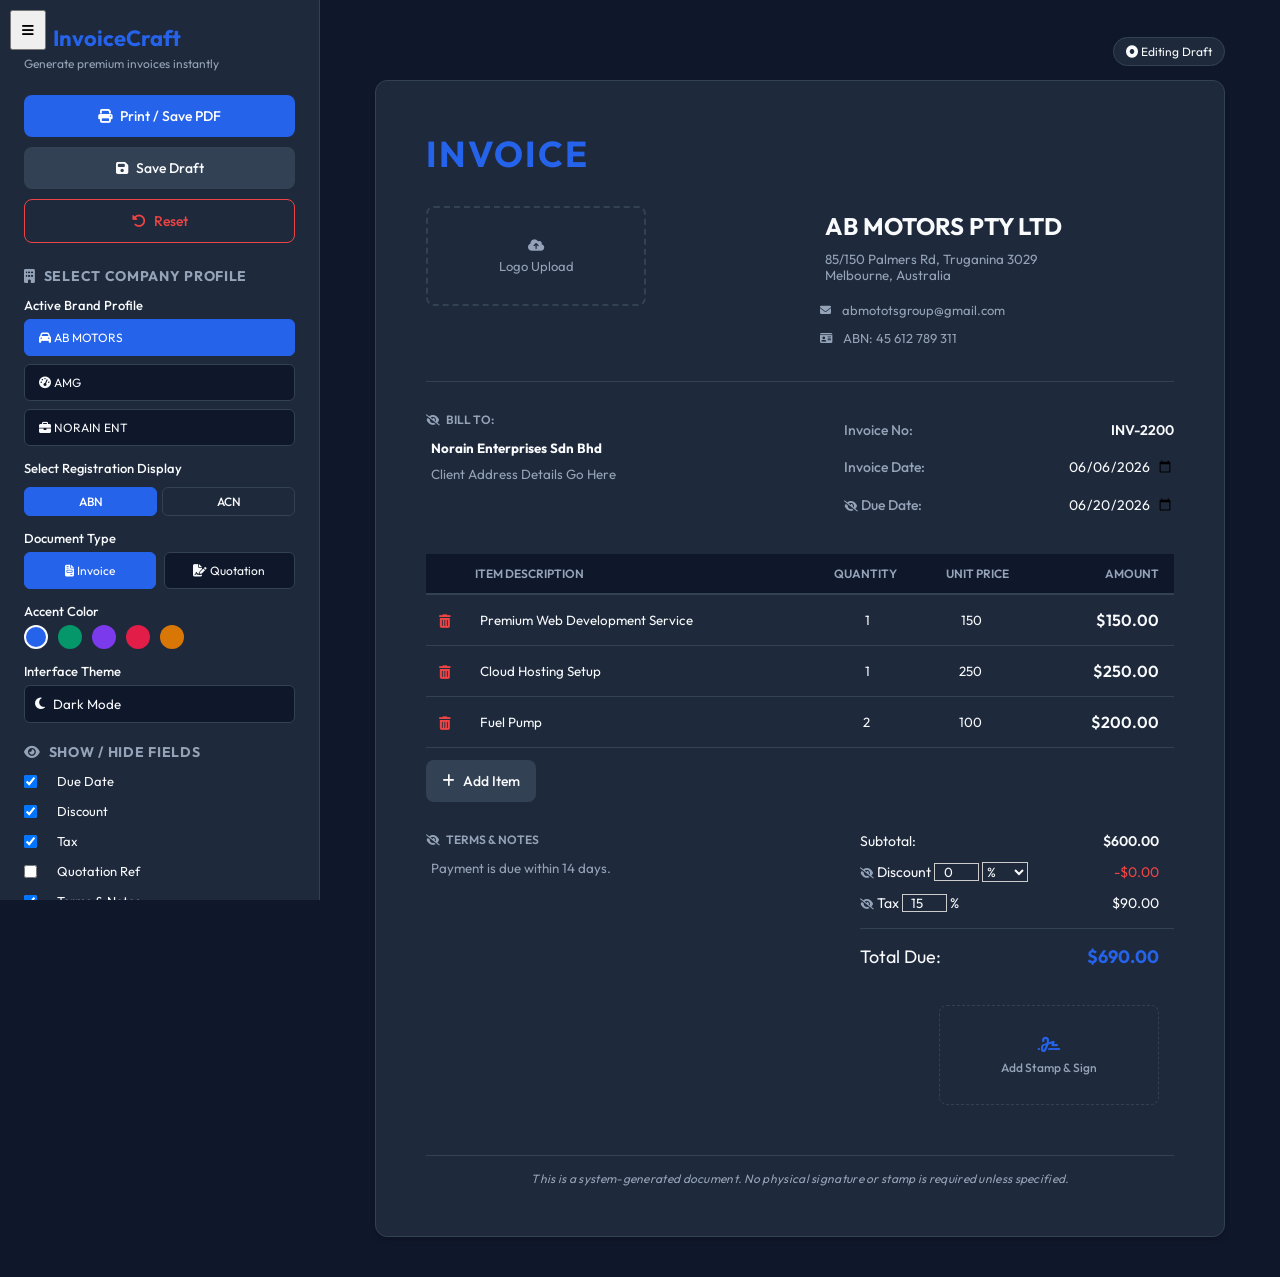
==== commit 1f1077aa: "Update index.html" ====
--- a/index.html
+++ b/index.html
@@ -76,7 +76,7 @@
             margin: 0 !important;
             padding: 0 !important;
             border: none !important;
-                }
+        }
 
         .meta-layout-table td {
             padding: 5px 0px !important;
@@ -288,6 +288,9 @@
                 <button id="btn-reset" class="btn btn-danger-outline">
                     <i class="fa-solid fa-rotate-left"></i> Reset
                 </button>
+                <button id="sidebar-toggle-open" class="mobile-menu-btn" style="position: fixed; top: 10px; left: 10px; z-index: 1000; padding: 10px;">
+                    <i class="fa-solid fa-bars"></i>
+                </button>
             </div>
             <div class="sidebar-sections">
                 <div class="sidebar-section">
@@ -367,6 +370,13 @@
                                 <span class="switch-label">Quotation Ref</span>
                             </label>
                         </div>
+                        <div class="toggle-group">
+                             <label class="switch-container">
+                               <input type="checkbox" id="toggle-notes" checked>
+                                <span class="switch-slider"></span>
+                                <span class="switch-label">Terms & Notes</span>
+                            </label>
+                       </div>
                     </div>
                 </div>
 
@@ -510,16 +520,17 @@
                 </div>
 
                 <div class="invoice-summary-grid">
-                    <div class="notes-section" style="display: flex; flex-direction: column; gap: 15px;">
-                        <div>
-                            <div class="section-title">Terms & Notes</div>
-                            <textarea id="invoice-notes" class="invoice-textarea" rows="2">Payment is due within 14 days.</textarea>
-                        </div>
-                        
-                        <div class="bank-details-block" style="border-top: 1px dashed var(--border-color); padding-top: 12px;">
-                            <div class="section-title" id="details-block-heading" style="color: var(--primary);">Details</div>
-                            <textarea id="invoice-bank" class="invoice-textarea" rows="5" style="font-size: 13px;">Bond Received: $500&#10;Total Payment Received: $1000&#10;Total Invoice: $1000&#10;Paid To Customer: $1000</textarea>
-                        </div>
+                    
+                    <div class="notes-section" id="notes-container" style="display: flex; flex-direction: column; gap: 15px;">
+                <div>
+                   <div class="section-title" style="display: flex; align-items: center; gap: 6px;">
+                       <button type="button" class="btn-field-toggle no-print" onclick="toggleField('notes')">
+                       <i class="fa-solid fa-eye-slash"></i>
+                       </button>
+                  <span>Terms & Notes</span>
+                </div>
+                      <textarea id="invoice-notes" class="invoice-textarea" rows="2">Payment is due within 14 days.</textarea>
+                  </div>
                     </div>
 
                     <div class="totals-section">
@@ -582,7 +593,6 @@
             let activeRegType = 'abn'; 
             let currentActiveCompany = 'ab_motors';
 
-            // UPDATED DATABASE PROFILES WITH UPDATED ADDRESS MATRICES
             const companyProfiles = {
                 ab_motors: {
                     name: "AB MOTORS PTY LTD",
@@ -598,7 +608,7 @@
                 },
                 amg: {
                     name: "AMG PERFORMANCE GROUPS",
-                    address: "85/150 Palmers Rd, Truganina 3029\nMelbourne, Australia",
+                    address: "Unit 4, 22-26 Premium Circuit\nBrisbane, Australia",
                     email: "amgrentalsvic@gmail.com",
                     abn: "ABN: 88 541 963 002",
                     acn: "ACN: 541 963 002",
@@ -610,7 +620,7 @@
                 },
                 norain_ent: {
                     name: "NORAIN ENTERPRISES SDN BHD",
-                    address: "1ST floor, Unit 39, Berakas, Brunei Darussalam BB1714\nPhone No: +6738313726",
+                    address: "Level 12, Menara Corporate, KLCC\nKuala Lumpur, Malaysia",
                     email: "", 
                     abn: "", 
                     acn: "",
@@ -626,6 +636,8 @@
             const toggleDiscount = document.getElementById('toggle-discount');
             const toggleTax = document.getElementById('toggle-tax');
             const toggleRefQuotation = document.getElementById('toggle-ref-quotation');
+            const toggleNotes = document.getElementById('toggle-notes');
+            const notesContainer = document.getElementById('notes-container');
 
             const rowDueDate = document.getElementById('meta-row-due-date');
             const rowDiscount = document.getElementById('totals-row-discount');
@@ -645,12 +657,18 @@
                 if(this.checked) { rowRefQuotation.classList.remove('force-hidden'); }
                 else { rowRefQuotation.classList.add('force-hidden'); }
             });
+            toggleNotes.addEventListener('change', function() {
+            notesContainer.style.display = this.checked ? 'flex' : 'none';
+            });
 
             window.toggleField = function(fieldType) {
                 if (fieldType === 'dueDate') { toggleDueDate.checked = false; rowDueDate.classList.add('force-hidden'); }
                 else if (fieldType === 'discount') { toggleDiscount.checked = false; rowDiscount.style.display = 'none'; calculateTotals(); }
                 else if (fieldType === 'tax') { toggleTax.checked = false; rowTax.style.display = 'none'; calculateTotals(); }
                 else if (fieldType === 'quotationRef') { toggleRefQuotation.checked = false; rowRefQuotation.classList.add('force-hidden'); }
+                else if (fieldType === 'notes') { 
+                     toggleNotes.checked = false; 
+                     notesContainer.style.display = 'none';}
                 else if (fieldType === 'clientAddress') {
                     const addrRow = document.getElementById('meta-row-client-address');
                     addrRow.style.display = addrRow.style.display === 'none' ? 'block' : 'none';
@@ -676,6 +694,13 @@
             const docTitle = document.getElementById('document-title');
             const docNoLabel = document.getElementById('label-doc-no');
             const docDateLabel = document.getElementById('label-doc-date');
+            const descriptionInput = document.createElement('textarea'); // Input ki jagah textarea
+            descriptionInput.classList.add('description-textarea');
+            descriptionInput.placeholder = "Enter description...";
+            descriptionInput.addEventListener('input', function() {
+            this.style.height = 'auto';
+            this.style.height = (textarea.scrollHeight) + 'px';
+            });
 
             btnInvoice.addEventListener('click', function() {
                 btnInvoice.classList.add('active'); btnQuotation.classList.remove('active');
@@ -760,7 +785,7 @@
                     <td><input type="number" class="invoice-input item-qty" value="${qty}"></td>
                     <td><input type="number" class="invoice-input item-price" value="${price}"></td>
                     <td class="font-semibold item-amount" style="text-align:right; padding-right:15px;">${currentCurrency}0.00</td>
-                `;
+                    `;
                 tr.querySelector('.item-qty').addEventListener('input', calculateTotals);
                 tr.querySelector('.item-price').addEventListener('input', calculateTotals);
                 tr.querySelector('.btn-delete-item').addEventListener('click', function() { tr.remove(); calculateTotals(); });
@@ -825,7 +850,7 @@
                 document.getElementById('logo-preview-wrapper').classList.remove('visible');
             });
 
-            // DYNAMIC STAMP & SIGNATURE FILE UPLOADER LOGIC
+            // NEW: DYNAMIC STAMP & SIGNATURE FILE UPLOADER LOGIC
             const stampFileInput = document.getElementById('stamp-file-input');
             document.getElementById('stamp-uploader-zone').addEventListener('click', function(e) {
                 if (e.target.id !== 'btn-remove-stamp' && !e.target.closest('#btn-remove-stamp')) {
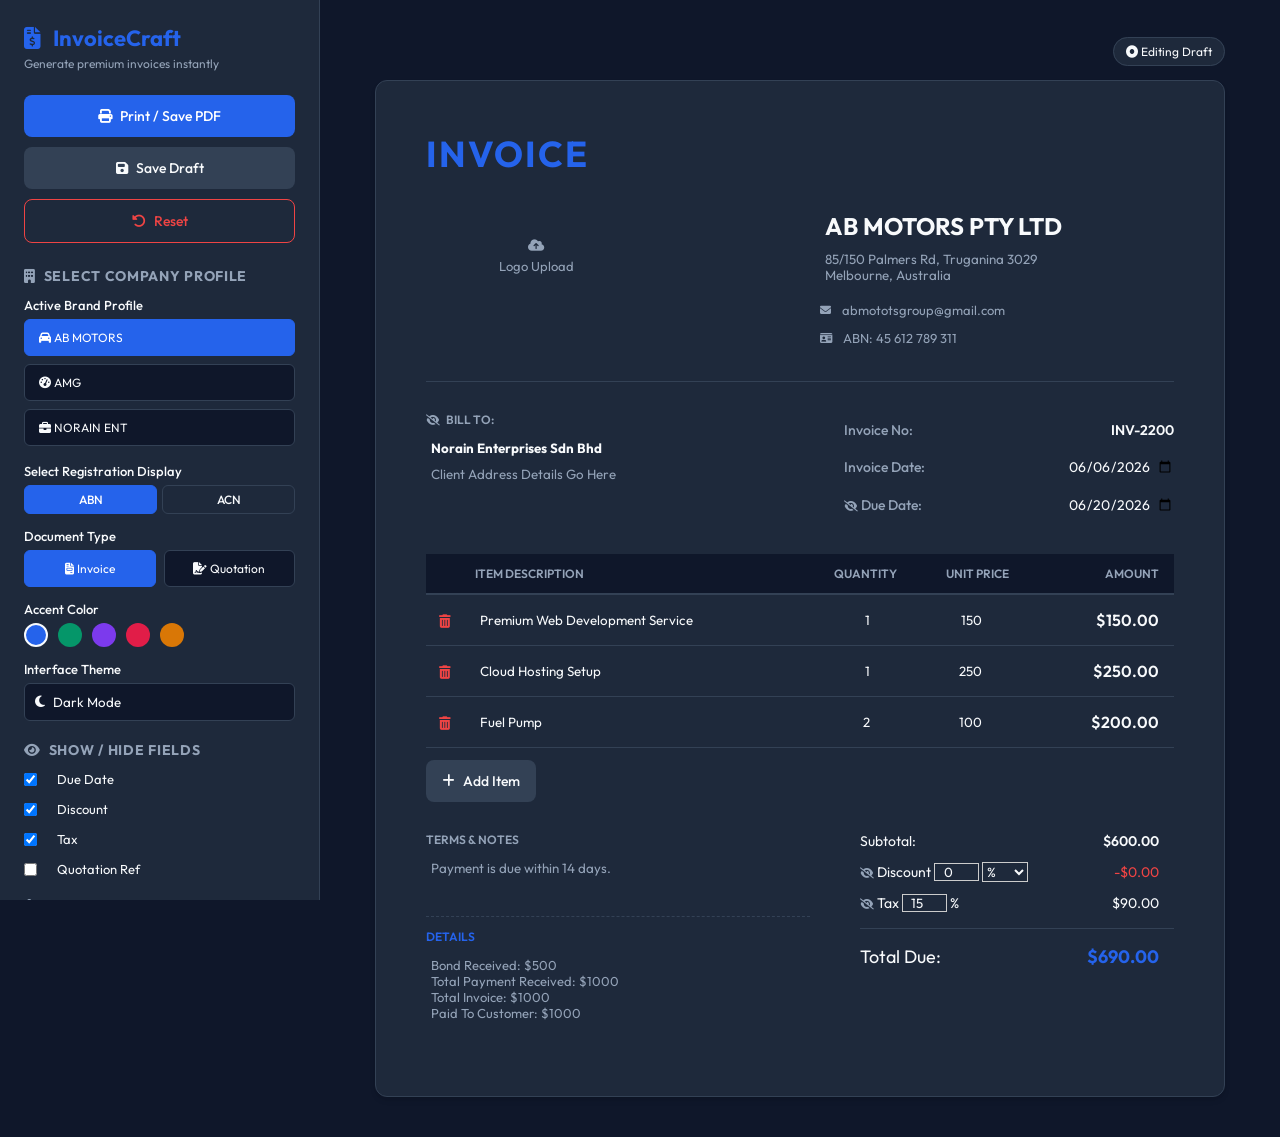
==== commit 0ff49b58: "Update index.html" ====
--- a/index.html
+++ b/index.html
@@ -288,9 +288,6 @@
                 <button id="btn-reset" class="btn btn-danger-outline">
                     <i class="fa-solid fa-rotate-left"></i> Reset
                 </button>
-                <button id="sidebar-toggle-open" class="mobile-menu-btn" style="position: fixed; top: 10px; left: 10px; z-index: 1000; padding: 10px;">
-                    <i class="fa-solid fa-bars"></i>
-                </button>
             </div>
             <div class="sidebar-sections">
                 <div class="sidebar-section">
@@ -370,13 +367,6 @@
                                 <span class="switch-label">Quotation Ref</span>
                             </label>
                         </div>
-                        <div class="toggle-group">
-                             <label class="switch-container">
-                               <input type="checkbox" id="toggle-notes" checked>
-                                <span class="switch-slider"></span>
-                                <span class="switch-label">Terms & Notes</span>
-                            </label>
-                       </div>
                     </div>
                 </div>
 
@@ -521,16 +511,16 @@
 
                 <div class="invoice-summary-grid">
                     
-                    <div class="notes-section" id="notes-container" style="display: flex; flex-direction: column; gap: 15px;">
-                <div>
-                   <div class="section-title" style="display: flex; align-items: center; gap: 6px;">
-                       <button type="button" class="btn-field-toggle no-print" onclick="toggleField('notes')">
-                       <i class="fa-solid fa-eye-slash"></i>
-                       </button>
-                  <span>Terms & Notes</span>
-                </div>
-                      <textarea id="invoice-notes" class="invoice-textarea" rows="2">Payment is due within 14 days.</textarea>
-                  </div>
+                    <div class="notes-section" style="display: flex; flex-direction: column; gap: 15px;">
+                        <div>
+                            <div class="section-title">Terms & Notes</div>
+                            <textarea id="invoice-notes" class="invoice-textarea" rows="2">Payment is due within 14 days.</textarea>
+                        </div>
+                        
+                        <div class="bank-details-block" style="border-top: 1px dashed var(--border-color); padding-top: 12px;">
+                            <div class="section-title" id="details-block-heading" style="color: var(--primary);">Details</div>
+                            <textarea id="invoice-bank" class="invoice-textarea" rows="5" style="font-size: 13px;">Bond Received: $500&#10;Total Payment Received: $1000&#10;Total Invoice: $1000&#10;Paid To Customer: $1000</textarea>
+                        </div>
                     </div>
 
                     <div class="totals-section">
@@ -636,8 +626,6 @@
             const toggleDiscount = document.getElementById('toggle-discount');
             const toggleTax = document.getElementById('toggle-tax');
             const toggleRefQuotation = document.getElementById('toggle-ref-quotation');
-            const toggleNotes = document.getElementById('toggle-notes');
-            const notesContainer = document.getElementById('notes-container');
 
             const rowDueDate = document.getElementById('meta-row-due-date');
             const rowDiscount = document.getElementById('totals-row-discount');
@@ -657,18 +645,12 @@
                 if(this.checked) { rowRefQuotation.classList.remove('force-hidden'); }
                 else { rowRefQuotation.classList.add('force-hidden'); }
             });
-            toggleNotes.addEventListener('change', function() {
-            notesContainer.style.display = this.checked ? 'flex' : 'none';
-            });
 
             window.toggleField = function(fieldType) {
                 if (fieldType === 'dueDate') { toggleDueDate.checked = false; rowDueDate.classList.add('force-hidden'); }
                 else if (fieldType === 'discount') { toggleDiscount.checked = false; rowDiscount.style.display = 'none'; calculateTotals(); }
                 else if (fieldType === 'tax') { toggleTax.checked = false; rowTax.style.display = 'none'; calculateTotals(); }
                 else if (fieldType === 'quotationRef') { toggleRefQuotation.checked = false; rowRefQuotation.classList.add('force-hidden'); }
-                else if (fieldType === 'notes') { 
-                     toggleNotes.checked = false; 
-                     notesContainer.style.display = 'none';}
                 else if (fieldType === 'clientAddress') {
                     const addrRow = document.getElementById('meta-row-client-address');
                     addrRow.style.display = addrRow.style.display === 'none' ? 'block' : 'none';
@@ -694,13 +676,6 @@
             const docTitle = document.getElementById('document-title');
             const docNoLabel = document.getElementById('label-doc-no');
             const docDateLabel = document.getElementById('label-doc-date');
-            const descriptionInput = document.createElement('textarea'); // Input ki jagah textarea
-            descriptionInput.classList.add('description-textarea');
-            descriptionInput.placeholder = "Enter description...";
-            descriptionInput.addEventListener('input', function() {
-            this.style.height = 'auto';
-            this.style.height = (textarea.scrollHeight) + 'px';
-            });
 
             btnInvoice.addEventListener('click', function() {
                 btnInvoice.classList.add('active'); btnQuotation.classList.remove('active');
@@ -785,7 +760,7 @@
                     <td><input type="number" class="invoice-input item-qty" value="${qty}"></td>
                     <td><input type="number" class="invoice-input item-price" value="${price}"></td>
                     <td class="font-semibold item-amount" style="text-align:right; padding-right:15px;">${currentCurrency}0.00</td>
-                    `;
+                `;
                 tr.querySelector('.item-qty').addEventListener('input', calculateTotals);
                 tr.querySelector('.item-price').addEventListener('input', calculateTotals);
                 tr.querySelector('.btn-delete-item').addEventListener('click', function() { tr.remove(); calculateTotals(); });
--- a/styles.css
+++ b/styles.css
@@ -555,4 +555,36 @@
     #meta-row-client-address[style*="display: none"] {
         display: none !important;
     }
-}+}/* 1. Logo Border Hide */
+#logo-preview-wrapper img { border: none !important; }
+
+/* 2. Item Description Textarea Style */
+.desc-textarea {
+    width: 100%;
+    min-height: 40px;
+    border: none;
+    resize: vertical;
+    font-family: inherit;
+    background: transparent;
+}
+
+/* 6. Mobile Responsiveness (Sidebar & Alignment) */
+@media (max-width: 768px) {
+    .sidebar { display: none; position: fixed; z-index: 1000; width: 250px; }
+    .sidebar.active { display: block; }
+    .invoice-meta-grid { flex-direction: column; gap: 10px; } /* Alignment fix */
+    .container { overflow-x: hidden; width: 100%; padding: 5px; }
+}
+
+/* Sidebar Toggle Button */
+.mobile-menu-btn { display: none; }
+@media (max-width: 768px) { .mobile-menu-btn { display: block; } }
+
+/* Logo uploader border aur outline fix */
+#logo-uploader-zone, 
+#logo-preview-wrapper img {
+    border: none !important;
+    outline: none !important;
+    box-shadow: none !important;
+}
+
